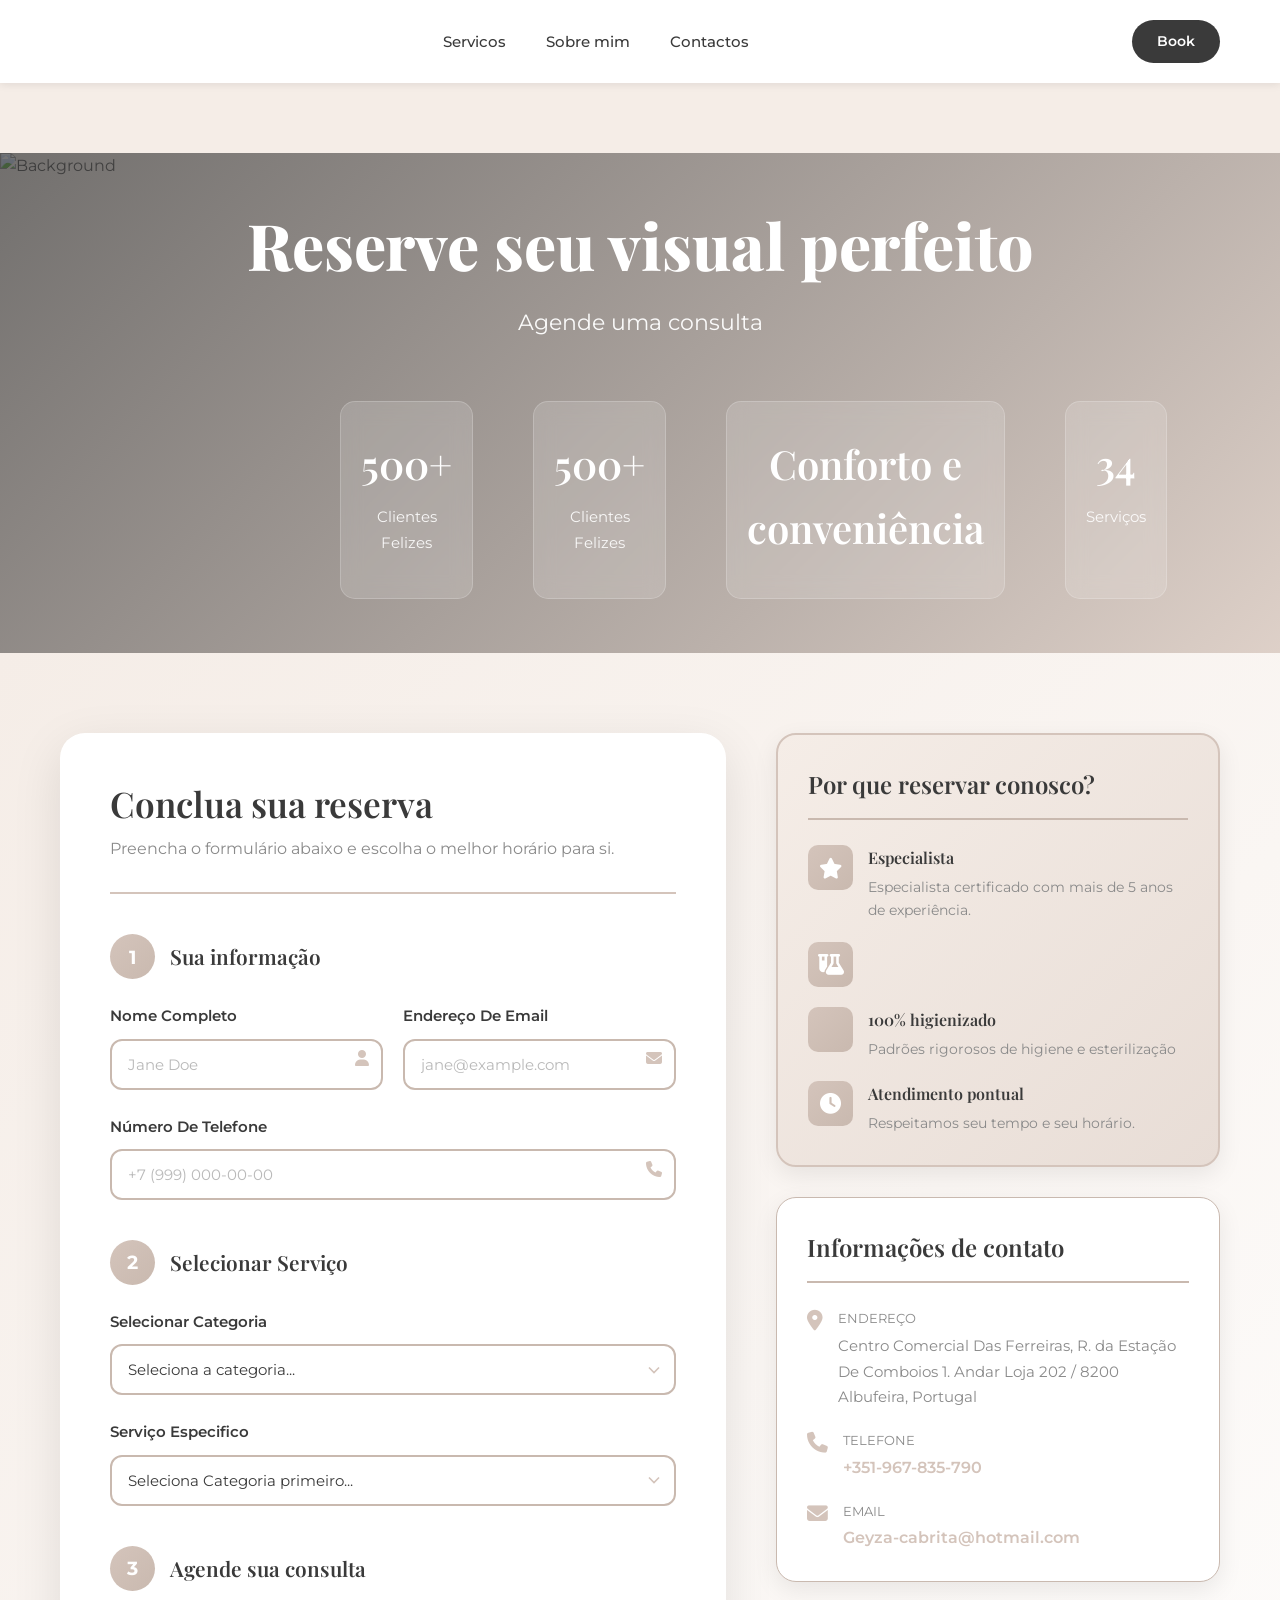
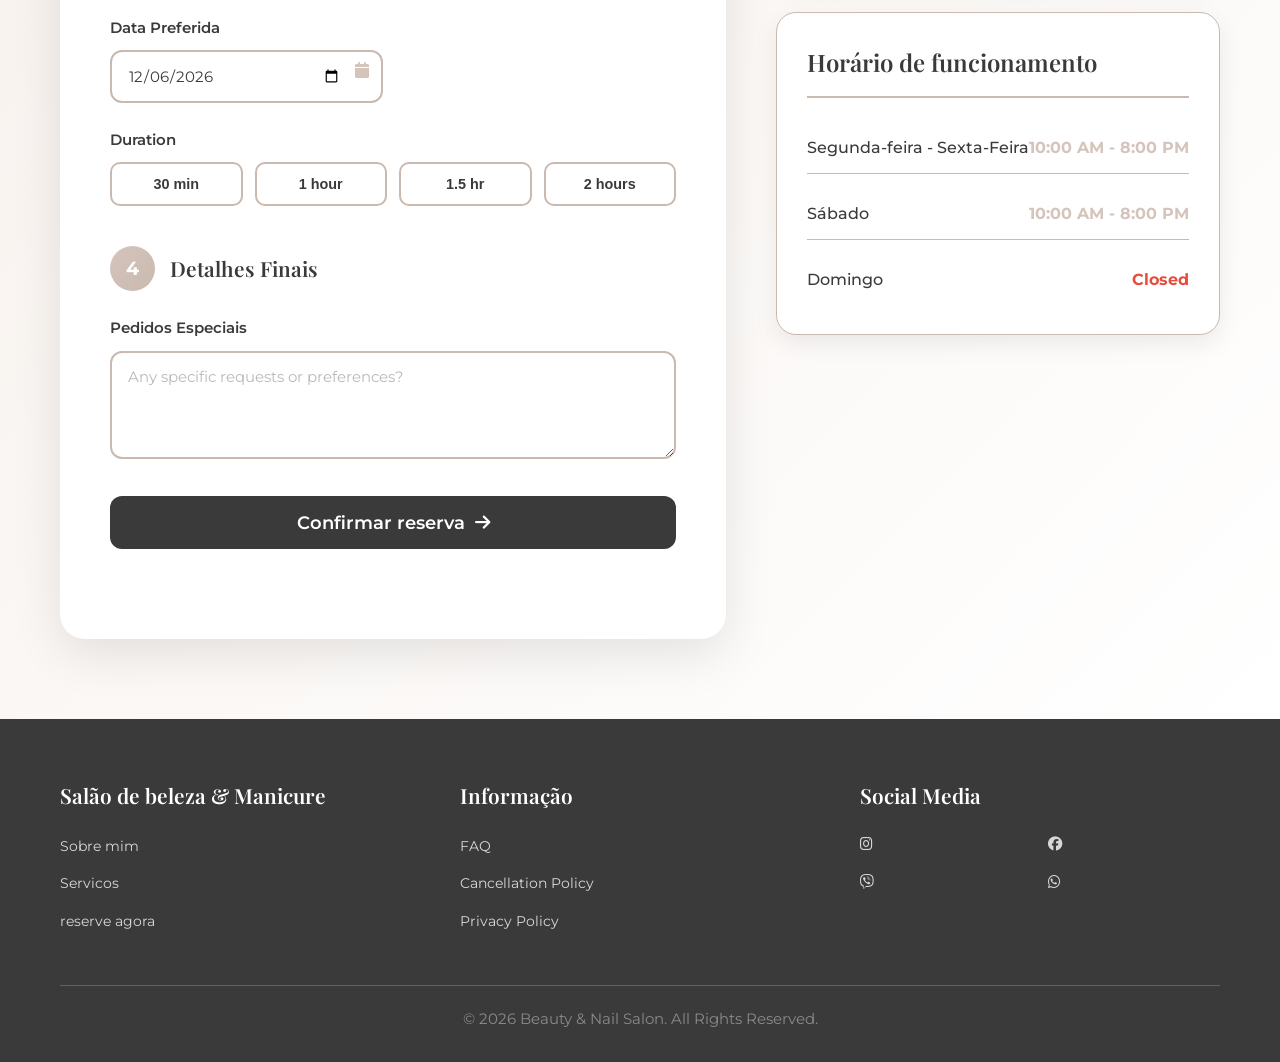
==== formulary.html @ 07524a7c "Update formulary.html" ====
<!DOCTYPE html>
<html lang="ru">
<head>
    <meta charset="UTF-8">
    <meta name="viewport" content="width=device-width, initial-scale=1.0">
    <title>Marque o Seu Atendimento</title>
    <link rel="stylesheet" href="styles.css">
    <link rel="stylesheet" href="index.html">
    <link rel="stylesheet" href="formulary.css">
    <link rel="stylesheet" href="https://cdnjs.cloudflare.com/ajax/libs/font-awesome/6.4.0/css/all.min.css">
    <link href="https://fonts.googleapis.com/css2?family=Playfair+Display:wght@400;500;600;700;800&family=Montserrat:wght@300;400;500;600;700&display=swap" rel="stylesheet">
</head>
<body>
    <!-- Navigation -->
    <nav class="navbar">
        <div class="container">
            <div class="logo">
            </div>
            <ul class="nav-menu">
                <li><a href="index.html#main-services">Servicos</a></li>
                <li><a href="index.html#about">Sobre mim</a></li>
                <li><a href="index.html#contact">Contactos</a></li>
            </ul>
            <a href="formulary.html" class="btn btn-nav">Book</a>
        </div>
    </nav>

    <!-- Hero Section with Background -->
    <section class="booking-hero">
        <div class="booking-hero-background">
            <img src="https://images.unsplash.com/photo-1607623814075-e51df1bdc82f?w=1200&h=600&fit=crop" alt="Background">
            <div class="booking-hero-overlay"></div>
        </div>
        
        <div class="booking-hero-content">
            <h1>Reserve seu visual perfeito</h1>
            <p>Agende uma consulta</p>
            <div class="hero-stats">
                <div class="stat">
                    <h3>500+</h3>
                    <p>Clientes Felizes</p>
                </div>
                <div class="hero-stats">
                <div class="stat">
                    <h3>500+</h3>
                    <p>Clientes Felizes</p>
                </div>
                <div class="stat">
                    <h3>Conforto e conveniência</h3>
                </div>
                <div class="stat">
                    <h3>34</h3>
                    <p>Serviços</p>
                </div>
            </div>
        </div>
    </section>

    <!-- Main Booking Section -->
    <section class="booking-main">
        <div class="container">
            <div class="booking-grid">
                
                <!-- Left Column - Form -->
                <div class="booking-form-column">
                    <div class="booking-form-container">
                        <div class="form-header">
                            <h2>Conclua sua reserva</h2>
                            <p>Preencha o formulário abaixo e escolha o melhor horário para si.</p>
                        </div>

                        <form id="bookingForm" class="booking-form-premium">
                            
                            <!-- Step 1: Personal Info -->
                            <div class="form-step" data-step="1">
                                <div class="step-header">
                                    <div class="step-number">1</div>
                                    <h3>Sua informação</h3>
                                </div>

                                <div class="form-row">
                                    <div class="form-group">
                                        <label for="fullName">Nome Completo</label>
                                        <input type="text" id="fullName" name="fullName" placeholder="Jane Doe" required>
                                        <span class="input-icon"><i class="fas fa-user"></i></span>
                                    </div>

                                    <div class="form-group">
                                        <label for="email">Endereço de Email</label>
                                        <input type="email" id="email" name="email" placeholder="jane@example.com" required>
                                        <span class="input-icon"><i class="fas fa-envelope"></i></span>
                                    </div>
                                </div>

                                <div class="form-group">
                                    <label for="phone">Número de Telefone</label>
                                    <input type="tel" id="phone" name="phone" placeholder="+7 (999) 000-00-00" required>
                                    <span class="input-icon"><i class="fas fa-phone"></i></span>
                                </div>
                            </div>

                            <!-- Step 2: Service Selection -->
                            <div class="form-step" data-step="2">
                                <div class="step-header">
                                    <div class="step-number">2</div>
                                    <h3>Selecionar Serviço</h3>
                                </div>

                                <div class="form-group">
                                    <label for="serviceCategory">Selecionar Categoria</label>
                                    <div class="custom-select">
                                        <select id="serviceCategory" name="serviceCategory" required>
                                            <option value="">Seleciona a categoria...</option>
                                            <option value="Nail Services">Serviços de Manicure</option>
                                            <option value="Pedicure Services">Serviços de Pedicure</option>
                                            <option value="Eyelash Services"> Serviços de Pestanas</option>
                                            <option value="Eyebrow Services">Serviços de sobrancelha</option>
                                            <option value="Hair Removal Services">Serviços de depilação</option>
                                            <option value="Makeup Services">Serviço de Maquilhagem</option>
                                        </select>
                                    </div>
                                </div>

                                <div class="form-group">
                                    <label for="service">Serviço Especifico</label>
                                    <div class="custom-select">
                                        <select id="service" name="service" required>
                                            <option value="">Seleciona Categoria primeiro...</option>
                                        </select>
                                    </div>
                                </div>

                                <div class="service-info-box" id="serviceInfo" style="display: none;">
                                    <p id="serviceDescription"></p>
                                </div>
                            </div>

                            <!-- Step 3: Date & Time -->
                            <div class="form-step" data-step="3">
                                <div class="step-header">
                                    <div class="step-number">3</div>
                                    <h3>Agende sua consulta</h3>
                                </div>

                                <div class="form-row">
                                    <div class="form-group">
                                        <label for="date">Data Preferida</label>
                                        <input type="date" id="date" name="date" required>
                                        <span class="input-icon"><i class="fas fa-calendar"></i></span>
                                    </div>
                                </div>

                                <div class="form-group">
                                    <label for="duration">Duration</label>
                                    <div class="duration-selector">
                                        <button type="button" class="duration-btn" data-duration="30">30 min</button>
                                        <button type="button" class="duration-btn" data-duration="60">1 hour</button>
                                        <button type="button" class="duration-btn" data-duration="90">1.5 hr</button>
                                        <button type="button" class="duration-btn" data-duration="120">2 hours</button>
                                    </div>
                                    <input type="hidden" id="duration" name="duration" required>
                                </div>
                            </div>

                            <!-- Step 4: Additional Info -->
                            <div class="form-step" data-step="4">
                                <div class="step-header">
                                    <div class="step-number">4</div>
                                    <h3>Detalhes Finais</h3>
                                </div>

                                <div class="form-group">
                                    <label for="notes">Pedidos Especiais</label>
                                    <textarea id="notes" name="notes" placeholder="Any specific requests or preferences?" rows="4"></textarea>
                                </div>
                                <button type="submit" class="btn btn-submit btn-primary">
                                    <span>Confirmar reserva</span>
                                    <i class="fas fa-arrow-right"></i>
                                </button>
                            </div>

                            <!-- Success Message -->
                            <div id="successMessage" class="success-card" style="display: none;">
                                <div class="success-icon">
                                    <i class="fas fa-check-circle"></i>
                                </div>
                                <h3>Reserva confirmada!</h3>
                                <p class="confirmation-details">
                                    Eu vou entrar em contato em breve para confirmar os detalhes do seu agendamento.
                                </p>
                                <button type="button" class="btn btn-secondary" onclick="location.href='index.html'">
                                    Back to Home
                                </button>
                            </div>
                        </form>
                    </div>
                </div>

                <!-- Right Column - Info & Benefits -->
                <div class="booking-info-column">
                    
                    <!-- Why Book With Us -->
                    <div class="info-card premium-card">
                        <h3>Por que reservar conosco?</h3>
                        <div class="benefits-list">
                            <div class="benefit-item">
                                <div class="benefit-icon">
                                    <i class="fas fa-star"></i>
                                </div>
                                <div class="benefit-text">
                                    <h4>Especialista</h4>
                                    <p>Especialista certificado com mais de 5 anos de experiência.</p>
                                </div>
                            </div>

                            <div class="benefit-item">
                                <div class="benefit-icon">
                                    <i class="fas fa-flask-vial"></i>
                                </div>
                            </div>

                            <div class="benefit-item">
                                <div class="benefit-icon">
                                    <i class="fas fa-shield-check"></i>
                                </div>
                                <div class="benefit-text">
                                    <h4>100% higienizado</h4>
                                    <p>Padrões rigorosos de higiene e esterilização</p>
                                </div>
                            </div>

                            <div class="benefit-item">
                                <div class="benefit-icon">
                                    <i class="fas fa-clock"></i>
                                </div>
                                <div class="benefit-text">
                                    <h4>Atendimento pontual</h4>
                                    <p>Respeitamos seu tempo e seu horário.</p>
                                </div>
                            </div>
                        </div>
                    </div>

                    <!-- Salon Info -->
                    <div class="info-card">
                        <h3>Informações de contato</h3>
                        <div class="salon-info">
                            <div class="info-block">
                                <i class="fas fa-map-marker-alt"></i>
                                <div>
                                    <p class="label">Endereço</p>
                                    <p>Centro Comercial Das Ferreiras, R. da Estação De Comboios 1. Andar Loja 202 / 8200 Albufeira, Portugal</p>
                                </div>
                            </div>

                            <div class="info-block">
                                <i class="fas fa-phone"></i>
                                <div>
                                    <p class="label">Telefone</p>
                                    <a href="tel:+79991234567">+351-967-835-790</a>
                                </div>
                            </div>

                            <div class="info-block">
                                <i class="fas fa-envelope"></i>
                                <div>
                                    <p class="label">Email</p>
                                    <a href="mailto:bookings@beautystudio.ru">Geyza-cabrita@hotmail.com</a>
                                </div>
                            </div>
                        </div>
                    </div>

                    <!-- Hours -->
                    <div class="info-card">
                        <h3>Horário de funcionamento</h3>
                        <div class="hours-list">
                            <div class="hour-item">
                                <span>Segunda-feira - Sexta-Feira </span>
                                <strong>10:00 AM - 8:00 PM</strong>
                            </div>
                            <div class="hour-item">
                                <span>Sábado</span>
                                <strong>10:00 AM - 8:00 PM</strong>
                            </div>
                            <div class="hour-item closed">
                                <span>Domingo</span>
                                <strong>Closed</strong>
                            </div>
                        </div>
                    </div>
                </div>
            </div>
        </div>
    </section>

    <!-- Footer -->
    <footer class="footer">
        <div class="container">
            <div class="footer-content">
                <div class="footer-section">
                    <h4>Salão de beleza & Manicure</h4>
                    <ul>
                        <li><a href="index.html#about">Sobre mim</a></li>
                        <li><a href="index.html#main-services">Servicos</a></li>
                        <li><a href="formulary.html">reserve agora</a></li>
                    </ul>
                </div>
                <div class="footer-section">
                    <h4>Informação</h4>
                    <ul>
                        <li><a href="#">FAQ</a></li>
                        <li><a href="#">Cancellation Policy</a></li>
                        <li><a href="#">Privacy Policy</a></li>
                    </ul>
                </div>
                <div class="footer-section">
                    <h4>Social Media</h4>
                    <div class="social-links">
                        <a href="#"><i class="fab fa-instagram"></i></a>
                        <a href="#"><i class="fab fa-facebook"></i></a>
                        <a href="#"><i class="fab fa-viber"></i></a>
                        <a href="#"><i class="fab fa-whatsapp"></i></a>
                    </div>
                </div>
            </div>
            <div class="footer-bottom">
                <p>&copy; 2026 Beauty & Nail Salon. All Rights Reserved.</p>
            </div>
        </div>
    </footer>

    <script src="formulary.js"></script>
</body>
</html>
---- styles.css ----
/* ==================== VARIABLES ==================== */
:root {
    --primary-color: #f5ede7;
    --secondary-color: #e8ddd6;
    --accent-pink: #d4c4bb;
    --accent-beige: #c9b9af;
    --dark-text: #3a3a3a;
    --light-text: #8a8a8a;
    --white: #ffffff;
    --shadow: 0 2px 8px rgba(0, 0, 0, 0.08);
    --shadow-lg: 0 8px 20px rgba(0, 0, 0, 0.12);
}

* {
    margin: 0;
    padding: 0;
    box-sizing: border-box;
}

body {
    font-family: 'Montserrat', sans-serif;
    background-color: var(--primary-color);
    color: var(--dark-text);
    line-height: 1.6;
}

.container {
    max-width: 1200px;
    margin: 0 auto;
    padding: 0 20px;
}

/* ==================== TYPOGRAPHY ==================== */
h1, h2, h3, h4, h5, h6 {
    font-family: 'Playfair Display', serif;
    font-weight: 600;
    color: var(--dark-text);
}

h2 {
    font-size: 3.2rem;
    line-height: 1.2;
    margin-bottom: 30px;
}

h3 {
    font-size: 2rem;
}

h4 {
    font-size: 1.3rem;
    margin-bottom: 10px;
}

p {
    color: var(--light-text);
    font-size: 0.95rem;
    line-height: 1.7;
}

.section-label {
    font-size: 0.85rem;
    font-family: 'Montserrat', sans-serif;
    text-transform: uppercase;
    letter-spacing: 2px;
    color: var(--light-text);
    margin-bottom: 15px;
    font-weight: 600;
}

.highlight {
    color: var(--accent-pink);
    font-style: italic;
}

/* ==================== BUTTONS ==================== */
.btn {
    padding: 12px 30px;
    border: none;
    border-radius: 25px;
    font-family: 'Montserrat', sans-serif;
    font-size: 0.95rem;
    font-weight: 600;
    cursor: pointer;
    transition: all 0.3s ease;
    display: inline-block;
    text-decoration: none;
}

.btn-primary {
    background-color: #3a3a3a;
    color: var(--white);
}

.btn-primary:hover {
    background-color: var(--accent-pink);
    color: var(--dark-text);
    transform: translateY(-2px);
}

.btn-secondary {
    background-color: transparent;
    color: var(--dark-text);
    border: 1.5px solid var(--dark-text);
}

.btn-secondary:hover {
    background-color: var(--dark-text);
    color: var(--white);
}

.btn-nav {
    background-color: #3a3a3a;
    color: var(--white);
    padding: 10px 25px;
    font-size: 0.9rem;
}

.btn-book {
    width: 100%;
    padding: 15px;
    margin-top: 20px;
    font-size: 1rem;
}

/* ==================== NAVBAR ==================== */
.navbar {
    background-color: var(--white);
    padding: 20px 0;
    box-shadow: var(--shadow);
    position: sticky;
    top: 0;
    z-index: 100;
}

.navbar .container {
    display: flex;
    justify-content: space-between;
    align-items: center;
}

.logo {
    display: flex;
    align-items: center;
    gap: 12px;
    text-decoration: none;
}

.logo-icon {
    font-size: 1.8rem;
}

.logo h1 {
    font-size: 1.4rem;
    margin: 0;
    font-weight: 600;
}

.nav-menu {
    display: flex;
    list-style: none;
    gap: 40px;
    flex: 1;
    justify-content: center;
}

.nav-menu a {
    text-decoration: none;
    color: var(--dark-text);
    font-weight: 500;
    font-size: 0.95rem;
    transition: color 0.3s ease;
}

.nav-menu a:hover {
    color: var(--accent-pink);
}

/* ==================== HERO SECTION ==================== */
.hero {
    padding: 80px 0;
    background: linear-gradient(135deg, var(--primary-color), var(--white));
}

.hero-container {
    display: grid;
    grid-template-columns: 1fr 1fr;
    gap: 60px;
    align-items: center;
}

.hero-content h2 {
    font-size: 3.5rem;
    line-height: 1.3;
    margin-bottom: 20px;
}

.hero-content p {
    font-size: 1rem;
    margin-bottom: 30px;
}

.hero-image {
    position: relative;
    border-radius: 20px;
    overflow: hidden;
    box-shadow: var(--shadow-lg);
}

.hero-image img {
    width: 100%;
    height: 500px;
    object-fit: cover;
    display: block;
}

/* ==================== MAIN SERVICES SECTION ==================== */
.main-services {
    padding: 100px 0;
    background-color: var(--white);
}

.main-services h2 {
    text-align: center;
    margin-bottom: 60px;
}

.services-categories {
    display: grid;
    gap: 20px;
}

/* Service Category Accordion */
.service-category {
    border: 1px solid var(--accent-beige);
    border-radius: 15px;
    overflow: hidden;
    background-color: var(--white);
    box-shadow: var(--shadow);
    transition: all 0.3s ease;
}

.category-header {
    width: 100%;
    padding: 25px 30px;
    background: linear-gradient(135deg, var(--primary-color), var(--white));
    border: none;
    cursor: pointer;
    display: flex;
    justify-content: space-between;
    align-items: center;
    transition: all 0.3s ease;
    font-family: 'Montserrat', sans-serif;
    gap: 20px;
}

.category-header:hover {
    background: linear-gradient(135deg, var(--secondary-color), var(--primary-color));
    box-shadow: var(--shadow-lg);
}

.category-image-header {
    width: 80px;
    height: 80px;
    border-radius: 12px;
    overflow: hidden;
    flex-shrink: 0;
}

.category-image-header img {
    width: 100%;
    height: 100%;
    object-fit: cover;
}

.category-info {
    flex: 1;
    text-align: left;
}

.category-info h3 {
    font-size: 1.5rem;
    margin: 0 0 5px 0;
    color: var(--dark-text);
}

.category-info p {
    margin: 0;
    font-size: 0.85rem;
    color: var(--light-text);
}

.toggle-icon {
    font-size: 1.5rem;
    color: var(--dark-text);
    transition: transform 0.3s ease;
    font-weight: bold;
    flex-shrink: 0;
}

.service-category.active .toggle-icon {
    transform: rotate(45deg);
}

.category-content {
    max-height: 0;
    overflow: hidden;
    transition: max-height 0.3s ease;
    background-color: var(--white);
}

.service-category.active .category-content {
    max-height: 2500px;
}

.services-list {
    padding: 0 30px;
    display: grid;
    gap: 25px;
    padding-top: 30px;
    border-top: 1px solid var(--accent-beige);
}

.service-item {
    padding: 15px;
    background-color: var(--primary-color);
    border-radius: 10px;
    transition: all 0.3s ease;
}

.service-item:hover {
    background-color: var(--accent-pink);
    transform: translateX(5px);
}

.service-title {
    display: flex;
    justify-content: space-between;
    align-items: center;
    margin-bottom: 10px;
}

.service-title h4 {
    font-size: 1.1rem;
    margin: 0;
    color: var(--dark-text);
}

.price {
    background-color: var(--dark-text);
    color: var(--white);
    padding: 5px 15px;
    border-radius: 20px;
    font-size: 0.85rem;
    font-weight: 600;
    white-space: nowrap;
}

.service-description {
    font-size: 0.9rem;
    color: var(--light-text);
    margin: 0;
}

.category-content .btn-book {
    margin: 30px 30px 30px 0;
}

/* ==================== ABOUT SECTION ==================== */
.about {
    padding: 100px 0;
    background: linear-gradient(135deg, var(--primary-color), var(--secondary-color));
}

.about h2 {
    text-align: center;
    margin-bottom: 60px;
}

.about-content {
    display: grid;
    grid-template-columns: 1fr 1fr;
    gap: 60px;
    margin-bottom: 60px;
    align-items: center;
}

.about-text h4 {
    font-size: 1.4rem;
    margin-bottom: 15px;
}

.about-images {
    display: grid;
    grid-template-columns: 1fr 1fr;
    gap: 20px;
}

.about-images img {
    width: 100%;
    height: auto;
    border-radius: 15px;
    box-shadow: var(--shadow);
}

/* ==================== TEAM SECTION ==================== */
.team {
    padding: 100px 0;
    background-color: var(--white);
}

.team h2 {
    text-align: center;
    margin-bottom: 60px;
}

.team-carousel {
    display: grid;
    grid-template-columns: repeat(auto-fit, minmax(100px, 1fr));
    gap: 20px;
    max-width: 600px;
    margin: 0 auto;
}

.team-member {
    width: 100px;
    height: 100px;
    border-radius: 50%;
    overflow: hidden;
    box-shadow: var(--shadow);
    transition: all 0.3s ease;
}

.team-member:hover {
    transform: scale(1.1);
    box-shadow: var(--shadow-lg);
}

.team-member img {
    width: 100%;
    height: 100%;
    object-fit: cover;
}

/* ==================== CTA SECTION ==================== */
.cta {
    padding: 100px 0;
    background: linear-gradient(135deg, var(--accent-pink), var(--secondary-color));
    text-align: center;
}

.cta h2 {
    font-size: 2.8rem;
    line-height: 1.4;
    margin-bottom: 40px;
    color: var(--dark-text);
}

/* ==================== FOOTER ==================== */
.footer {
    background-color: #3a3a3a;
    color: var(--white);
    padding: 60px 0 30px;
}

.footer-content {
    display: grid;
    grid-template-columns: repeat(auto-fit, minmax(250px, 1fr));
    gap: 40px;
    margin-bottom: 40px;
}

.footer-section h4 {
    color: var(--white);
    margin-bottom: 20px;
}

.footer-section ul {
    list-style: none;
}

.footer-section ul li {
    margin-bottom: 12px;
}

.footer-section a {
    color: rgba(255, 255, 255, 0.8);
    text-decoration: none;
    transition: color 0.3s ease;
    font-size: 0.9rem;
}

.footer-section a:hover {
    color: var(--white);
}

.footer-section p {
    color: rgba(255, 255, 255, 0.8);
    font-size: 0.9rem;
    margin-bottom: 8px;
}

.footer-bottom {
    text-align: center;
    padding-top: 20px;
    border-top: 1px solid rgba(255, 255, 255, 0.2);
    color: rgba(255, 255, 255, 0.6);
    font-size: 0.85rem;
}

/* ==================== RESPONSIVE DESIGN ==================== */
@media (max-width: 768px) {
    .hero-container {
        grid-template-columns: 1fr;
    }

    .hero-content h2 {
        font-size: 2.5rem;
    }

    .hero-image img {
        height: 400px;
    }

    .about-content {
        grid-template-columns: 1fr;
    }

    h2 {
        font-size: 2.2rem;
    }

    .nav-menu {
        gap: 20px;
    }

    .category-header {
        padding: 20px 15px;
        flex-wrap: wrap;
    }

    .category-image-header {
        width: 60px;
        height: 60px;
    }

    .category-info h3 {
        font-size: 1.2rem;
    }

    .category-info p {
        font-size: 0.8rem;
    }

    .service-title {
        flex-direction: column;
        align-items: flex-start;
        gap: 10px;
    }
}

@media (max-width: 480px) {
    .hero-content h2 {
        font-size: 2rem;
    }

    .btn {
        padding: 10px 20px;
        font-size: 0.85rem;
    }

    .nav-menu {
        gap: 10px;
        font-size: 0.85rem;
    }

    .team-carousel {
        grid-template-columns: repeat(4, 1fr);
    }

    .team-member {
        width: 80px;
        height: 80px;
    }

    .cta h2 {
        font-size: 1.8rem;
    }

    .services-list {
        padding: 0 15px;
    }

    .category-header {
        gap: 10px;
        padding: 15px 10px;
    }

    .category-image-header {
        width: 50px;
        height: 50px;
    }
}
/* ==================== CONTACTS SLIDE ==================== */
.contacts-slide {
    padding: 100px 0;
    background: linear-gradient(135deg, var(--primary-color), var(--secondary-color));
}

.contacts-grid {
    display: grid;
    grid-template-columns: repeat(auto-fit, minmax(300px, 1fr));
    gap: 40px;
}

.contact-card {
    background: var(--white);
    padding: 40px;
    border-radius: 20px;
    box-shadow: 0 8px 25px rgba(0, 0, 0, 0.08);
    transition: all 0.3s ease;
    border: 1px solid var(--accent-beige);
}

.contact-card:hover {
    transform: translateY(-10px);
    box-shadow: 0 15px 40px rgba(0, 0, 0, 0.12);
}

.contact-card h3 {
    font-size: 1.8rem;
    margin-bottom: 10px;
    color: var(--dark-text);
}

.contact-card p {
    color: var(--light-text);
    margin-bottom: 30px;
    font-size: 0.95rem;
}

/* Social Card */
.social-card {
    background: linear-gradient(135deg, var(--white), var(--primary-color));
}

.social-links {
    display: grid;
    grid-template-columns: repeat(2, 1fr);
    gap: 15px;
}

.social-link {
    display: flex;
    flex-direction: column;
    align-items: center;
    justify-content: center;
    padding: 25px;
    border-radius: 15px;
    text-decoration: none;
    transition: all 0.3s ease;
    color: var(--white);
    font-weight: 600;
    text-align: center;
    font-size: 0.9rem;
}

.social-link i {
    font-size: 2.5rem;
    margin-bottom: 10px;
}

.social-link:hover {
    transform: scale(1.05);
}

.social-link.facebook {
    background: linear-gradient(135deg, #1877f2, #0a66c2);
}

.social-link.facebook:hover {
    box-shadow: 0 10px 25px rgba(24, 119, 242, 0.4);
}

.social-link.instagram {
    background: linear-gradient(135deg, #e4405f, #fd1d1d);
}

.social-link.instagram:hover {
    box-shadow: 0 10px 25px rgba(228, 64, 95, 0.4);
}

.social-link.whatsapp {
    background: linear-gradient(135deg, #25d366, #128c7e);
}

.social-link.whatsapp:hover {
    box-shadow: 0 10px 25px rgba(37, 211, 102, 0.4);
}

.social-link.telegram {
    background: linear-gradient(135deg, #0088cc, #0066aa);
}

.social-link.telegram:hover {
    box-shadow: 0 10px 25px rgba(0, 136, 204, 0.4);
}

/* Phone Card */
.phone-card {
    background: linear-gradient(135deg, var(--white), rgba(212, 196, 187, 0.2));
}

.phone-block {
    margin-bottom: 30px;
}

.phone-item {
    display: flex;
    gap: 20px;
    align-items: flex-start;
    padding: 25px;
    background: linear-gradient(135deg, var(--primary-color), var(--secondary-color));
    border-radius: 15px;
    margin-bottom: 20px;
}

.phone-item i {
    font-size: 2rem;
    color: var(--accent-pink);
    margin-top: 5px;
}

.phone-label {
    font-size: 0.85rem;
    text-transform: uppercase;
    color: var(--light-text);
    margin-bottom: 5px;
}

.phone-number {
    font-size: 1.4rem;
    font-weight: 700;
    color: var(--dark-text);
    text-decoration: none;
    transition: color 0.3s ease;
    display: block;
}

.phone-number:hover {
    color: var(--accent-pink);
}

.phone-hours {
    background: var(--primary-color);
    padding: 20px;
    border-radius: 12px;
    border-left: 4px solid var(--accent-pink);
}

.phone-hours p {
    margin-bottom: 8px;
    font-size: 0.9rem;
}

.phone-hours p:last-child {
    margin-bottom: 0;
}

/* Address Card */
.address-card {
    background: linear-gradient(135deg, var(--white), rgba(212, 196, 187, 0.15));
}

.address-block {
    display: flex;
    gap: 20px;
    align-items: flex-start;
    padding: 25px;
    background: linear-gradient(135deg, var(--primary-color), var(--secondary-color));
    border-radius: 15px;
    margin-bottom: 30px;
}

.address-block i {
    font-size: 2rem;
    color: var(--accent-pink);
    margin-top: 5px;
}

.address-text {
    font-size: 1.2rem;
    font-weight: 700;
    color: var(--dark-text);
    margin-bottom: 5px;
}

.address-details {
    font-size: 0.9rem;
    color: var(--light-text);
    margin: 0;
}

.contact-card .btn {
    width: 100%;
    text-align: center;
    margin-top: 20px;
}

/* Responsive */
@media (max-width: 768px) {
    .contacts-slide {
        padding: 60px 0;
    }

    .contacts-grid {
        grid-template-columns: 1fr;
        gap: 30px;
    }

    .contact-card {
        padding: 30px 20px;
    }

    .social-links {
        grid-template-columns: 1fr;
    }

    .social-link i {
        font-size: 2rem;
    }

    .phone-number {
        font-size: 1.2rem;
    }

    .address-text {
        font-size: 1rem;
    }
}

@media (max-width: 480px) {
    .contact-card h3 {
        font-size: 1.4rem;
    }

    .social-links {
        grid-template-columns: 1fr;
    }

    .phone-item {
        padding: 15px;
    }

    .address-block {
        padding: 15px;
    }
}
---- formulary.css ----
/* ==================== BOOKING PAGE PREMIUM STYLES ==================== */

/* Hero Section */
.booking-hero {
    position: relative;
    min-height: 500px;
    display: flex;
    align-items: center;
    justify-content: center;
    overflow: hidden;
    margin-top: 70px;
}

.booking-hero-background {
    position: absolute;
    top: 0;
    left: 0;
    right: 0;
    bottom: 0;
}

.booking-hero-background img {
    width: 100%;
    height: 100%;
    object-fit: cover;
}

.booking-hero-overlay {
    position: absolute;
    top: 0;
    left: 0;
    right: 0;
    bottom: 0;
    background: linear-gradient(135deg, rgba(58, 58, 58, 0.7), rgba(212, 196, 187, 0.7));
}

.booking-hero-content {
    position: relative;
    z-index: 2;
    text-align: center;
    color: var(--white);
    animation: fadeInDown 0.8s ease;
}

.booking-hero-content h1 {
    font-size: 4rem;
    font-family: 'Playfair Display', serif;
    font-weight: 800;
    line-height: 1.2;
    margin-bottom: 20px;
    color: var(--white);
}

.booking-hero-content p {
    font-size: 1.4rem;
    margin-bottom: 60px;
    color: rgba(255, 255, 255, 0.95);
}

.hero-stats {
    display: grid;
    grid-template-columns: repeat(3, 1fr);
    gap: 60px;
    max-width: 600px;
    margin: 0 auto;
}

.stat {
    background: rgba(255, 255, 255, 0.15);
    backdrop-filter: blur(10px);
    padding: 30px 20px;
    border-radius: 15px;
    border: 1px solid rgba(255, 255, 255, 0.2);
}

.stat h3 {
    font-size: 2.5rem;
    color: var(--white);
    margin-bottom: 8px;
}

.stat p {
    font-size: 0.95rem;
    color: rgba(255, 255, 255, 0.9);
    margin: 0;
}

/* Main Booking Section */
.booking-main {
    padding: 80px 0;
    background: linear-gradient(135deg, var(--primary-color), var(--white));
}

.booking-grid {
    display: grid;
    grid-template-columns: 1.5fr 1fr;
    gap: 50px;
    align-items: start;
}

/* Form Container */
.booking-form-container {
    background: var(--white);
    border-radius: 25px;
    padding: 50px;
    box-shadow: 0 15px 50px rgba(0, 0, 0, 0.1);
    position: sticky;
    top: 100px;
}

.form-header {
    margin-bottom: 40px;
    padding-bottom: 30px;
    border-bottom: 2px solid var(--accent-pink);
}

.form-header h2 {
    font-size: 2.2rem;
    margin-bottom: 10px;
    color: var(--dark-text);
}

.form-header p {
    color: var(--light-text);
    font-size: 1rem;
}

/* Form Steps */
.form-step {
    margin-bottom: 40px;
    opacity: 1;
    transition: all 0.3s ease;
}

.step-header {
    display: flex;
    align-items: center;
    gap: 15px;
    margin-bottom: 25px;
}

.step-number {
    width: 45px;
    height: 45px;
    background: linear-gradient(135deg, var(--accent-pink), var(--accent-beige));
    color: var(--white);
    border-radius: 50%;
    display: flex;
    align-items: center;
    justify-content: center;
    font-weight: 700;
    font-size: 1.2rem;
    flex-shrink: 0;
}

.step-header h3 {
    font-size: 1.3rem;
    margin: 0;
    color: var(--dark-text);
}

/* Form Row */
.form-row {
    display: grid;
    grid-template-columns: 1fr 1fr;
    gap: 20px;
}

/* Form Groups */
.form-group {
    margin-bottom: 25px;
    position: relative;
}

.form-group label {
    display: block;
    margin-bottom: 10px;
    font-weight: 600;
    color: var(--dark-text);
    font-size: 0.95rem;
    text-transform: capitalize;
}

.form-group input,
.form-group textarea {
    width: 100%;
    padding: 14px 16px;
    padding-right: 40px;
    border: 2px solid var(--accent-beige);
    border-radius: 12px;
    font-family: 'Montserrat', sans-serif;
    font-size: 0.95rem;
    color: var(--dark-text);
    background-color: var(--white);
    transition: all 0.3s ease;
}

.form-group input::placeholder,
.form-group textarea::placeholder {
    color: rgba(138, 138, 138, 0.6);
}

.form-group input:focus,
.form-group textarea:focus {
    outline: none;
    border-color: var(--accent-pink);
    box-shadow: 0 0 0 4px rgba(212, 196, 187, 0.2);
    background-color: rgba(245, 237, 231, 0.5);
}

.form-group textarea {
    padding-right: 16px;
    resize: vertical;
    min-height: 100px;
}

.input-icon {
    position: absolute;
    right: 14px;
    top: 42px;
    color: var(--accent-pink);
    font-size: 1rem;
    pointer-events: none;
}

/* Custom Select */
.custom-select {
    position: relative;
}

.custom-select select {
    width: 100%;
    padding: 14px 16px;
    border: 2px solid var(--accent-beige);
    border-radius: 12px;
    font-family: 'Montserrat', sans-serif;
    font-size: 0.95rem;
    color: var(--dark-text);
    background-color: var(--white);
    background-image: url("data:image/svg+xml;charset=UTF-8,%3csvg xmlns='http://www.w3.org/2000/svg' viewBox='0 0 24 24' fill='none' stroke='%23d4c4bb' stroke-width='2'%3e%3cpolyline points='6 9 12 15 18 9'%3e%3c/polyline%3e%3c/svg%3e");
    background-repeat: no-repeat;
    background-position: right 10px center;
    background-size: 20px;
    appearance: none;
    padding-right: 40px;
    cursor: pointer;
    transition: all 0.3s ease;
}

.custom-select select:focus {
    outline: none;
    border-color: var(--accent-pink);
    box-shadow: 0 0 0 4px rgba(212, 196, 187, 0.2);
}

/* Duration Selector */
.duration-selector {
    display: grid;
    grid-template-columns: repeat(4, 1fr);
    gap: 12px;
}

.duration-btn {
    padding: 12px;
    border: 2px solid var(--accent-beige);
    background-color: var(--white);
    border-radius: 10px;
    font-weight: 600;
    color: var(--dark-text);
    cursor: pointer;
    transition: all 0.3s ease;
    font-size: 0.9rem;
}

.duration-btn:hover {
    border-color: var(--accent-pink);
    background-color: rgba(212, 196, 187, 0.1);
}

.duration-btn.active {
    background-color: var(--accent-pink);
    color: var(--white);
    border-color: var(--accent-pink);
}

/* Checkbox Group */
.checkbox-group {
    display: flex;
    align-items: flex-start;
    gap: 12px;
}

.checkbox-group input[type="checkbox"] {
    width: 20px;
    height: 20px;
    margin-top: 3px;
    cursor: pointer;
    accent-color: var(--accent-pink);
}

.checkbox-group label {
    margin-bottom: 0;
    cursor: pointer;
    padding-top: 2px;
}

/* Service Info Box */
.service-info-box {
    background: linear-gradient(135deg, var(--primary-color), rgba(212, 196, 187, 0.2));
    padding: 15px 20px;
    border-radius: 10px;
    border-left: 4px solid var(--accent-pink);
    margin-top: 15px;
}

.service-info-box p {
    margin: 0;
    font-size: 0.9rem;
    color: var(--dark-text);
}

/* Submit Button */
.btn-submit {
    width: 100%;
    padding: 16px;
    font-size: 1.1rem;
    display: flex;
    align-items: center;
    justify-content: center;
    gap: 10px;
    margin-top: 30px;
    border-radius: 12px;
    transition: all 0.3s ease;
}

.btn-submit:hover {
    transform: translateY(-3px);
    box-shadow: 0 10px 30px rgba(58, 58, 58, 0.2);
}

/* Success Card */
.success-card {
    text-align: center;
    padding: 50px 40px;
    background: linear-gradient(135deg, var(--primary-color), var(--secondary-color));
    border-radius: 20px;
    animation: slideUp 0.5s ease;
}

.success-icon {
    font-size: 4rem;
    color: #27ae60;
    margin-bottom: 20px;
}

.success-card h3 {
    font-size: 2rem;
    color: var(--dark-text);
    margin-bottom: 15px;
}

.success-card p {
    font-size: 1rem;
    color: var(--light-text);
    margin-bottom: 10px;
}

.confirmation-details {
    background: var(--white);
    padding: 15px 20px;
    border-radius: 10px;
    margin-bottom: 25px !important;
}

/* Right Column - Info */
.booking-info-column {
    display: grid;
    gap: 30px;
}

.info-card {
    background: var(--white);
    border-radius: 20px;
    padding: 30px;
    box-shadow: 0 8px 25px rgba(0, 0, 0, 0.08);
    border: 1px solid var(--accent-beige);
    transition: all 0.3s ease;
}

.info-card:hover {
    box-shadow: 0 12px 35px rgba(0, 0, 0, 0.12);
    transform: translateY(-5px);
}

.premium-card {
    background: linear-gradient(135deg, var(--primary-color), var(--secondary-color));
    border: 2px solid var(--accent-pink);
}

.info-card h3 {
    font-size: 1.5rem;
    margin-bottom: 25px;
    color: var(--dark-text);
    padding-bottom: 15px;
    border-bottom: 2px solid var(--accent-beige);
}

/* Benefits List */
.benefits-list {
    display: grid;
    gap: 20px;
}

.benefit-item {
    display: flex;
    gap: 15px;
    align-items: flex-start;
}

.benefit-icon {
    width: 45px;
    height: 45px;
    background: linear-gradient(135deg, var(--accent-pink), var(--accent-beige));
    border-radius: 10px;
    display: flex;
    align-items: center;
    justify-content: center;
    color: var(--white);
    font-size: 1.3rem;
    flex-shrink: 0;
}

.benefit-text h4 {
    font-size: 1rem;
    margin-bottom: 5px;
    color: var(--dark-text);
}

.benefit-text p {
    font-size: 0.85rem;
    color: var(--light-text);
    margin: 0;
}

/* Salon Info */
.salon-info {
    display: grid;
    gap: 20px;
}

.info-block {
    display: flex;
    gap: 15px;
    align-items: flex-start;
}

.info-block i {
    font-size: 1.3rem;
    color: var(--accent-pink);
    margin-top: 2px;
}

.info-block .label {
    font-size: 0.8rem;
    text-transform: uppercase;
    color: var(--light-text);
    margin-bottom: 3px;
}

.info-block p {
    margin: 0;
    font-size: 0.95rem;
}

.info-block a {
    color: var(--accent-pink);
    text-decoration: none;
    font-weight: 600;
    transition: color 0.3s ease;
}

.info-block a:hover {
    color: var(--dark-text);
}

/* Hours List */
.hours-list {
    display: grid;
    gap: 15px;
}

.hour-item {
    display: flex;
    justify-content: space-between;
    align-items: center;
    padding: 12px 0;
    border-bottom: 1px solid var(--accent-beige);
}

.hour-item:last-child {
    border-bottom: none;
}

.hour-item span {
    font-weight: 500;
    color: var(--dark-text);
}

.hour-item strong {
    color: var(--accent-pink);
    font-weight: 700;
}

.hour-item.closed strong {
    color: #e74c3c;
}

/* Testimonial */
.testimonial {
    padding: 20px;
    background: linear-gradient(135deg, var(--primary-color), rgba(212, 196, 187, 0.3));
    border-radius: 12px;
}

.stars {
    color: #f39c12;
    font-size: 1rem;
    margin-bottom: 10px;
}

.testimonial p {
    margin-bottom: 8px;
    font-style: italic;
}

.testimonial-author {
    font-weight: 600;
    color: var(--dark-text) !important;
    font-style: normal;
}

/* Animations */
@keyframes fadeInDown {
    from {
        opacity: 0;
        transform: translateY(-30px);
    }
    to {
        opacity: 1;
        transform: translateY(0);
    }
}

@keyframes slideUp {
    from {
        opacity: 0;
        transform: translateY(30px);
    }
    to {
        opacity: 1;
        transform: translateY(0);
    }
}

/* Responsive */
@media (max-width: 1024px) {
    .booking-grid {
        grid-template-columns: 1fr;
    }

    .booking-form-container {
        position: static;
    }

    .booking-hero-content h1 {
        font-size: 3rem;
    }

    .form-row {
        grid-template-columns: 1fr;
    }

    .duration-selector {
        grid-template-columns: repeat(2, 1fr);
    }
}

@media (max-width: 768px) {
    .booking-hero {
        min-height: 400px;
        margin-top: 70px;
    }

    .booking-hero-content h1 {
        font-size: 2.2rem;
    }

    .booking-hero-content p {
        font-size: 1.1rem;
    }

    .hero-stats {
        grid-template-columns: 1fr;
        gap: 20px;
    }

    .booking-form-container {
        padding: 30px 20px;
    }

    .booking-main {
        padding: 60px 0;
    }

    .booking-grid {
        gap: 30px;
    }

    .booking-info-column {
        order: -1;
    }

    .form-header h2 {
        font-size: 1.8rem;
    }

    .duration-selector {
        grid-template-columns: repeat(2, 1fr);
    }
}

@media (max-width: 480px) {
    .booking-hero-content h1 {
        font-size: 1.8rem;
    }

    .booking-form-container {
        padding: 20px 15px;
    }

    .form-header {
        padding-bottom: 20px;
        margin-bottom: 25px;
    }

    .form-header h2 {
        font-size: 1.5rem;
    }

    .info-card {
        padding: 20px;
    }

    .duration-selector {
        grid-template-columns: 1fr;
    }

    .step-header {
        gap: 10px;
    }

    .step-number {
        width: 35px;
        height: 35px;
        font-size: 1rem;
    }

    .step-header h3 {
        font-size: 1.1rem;
    }
}
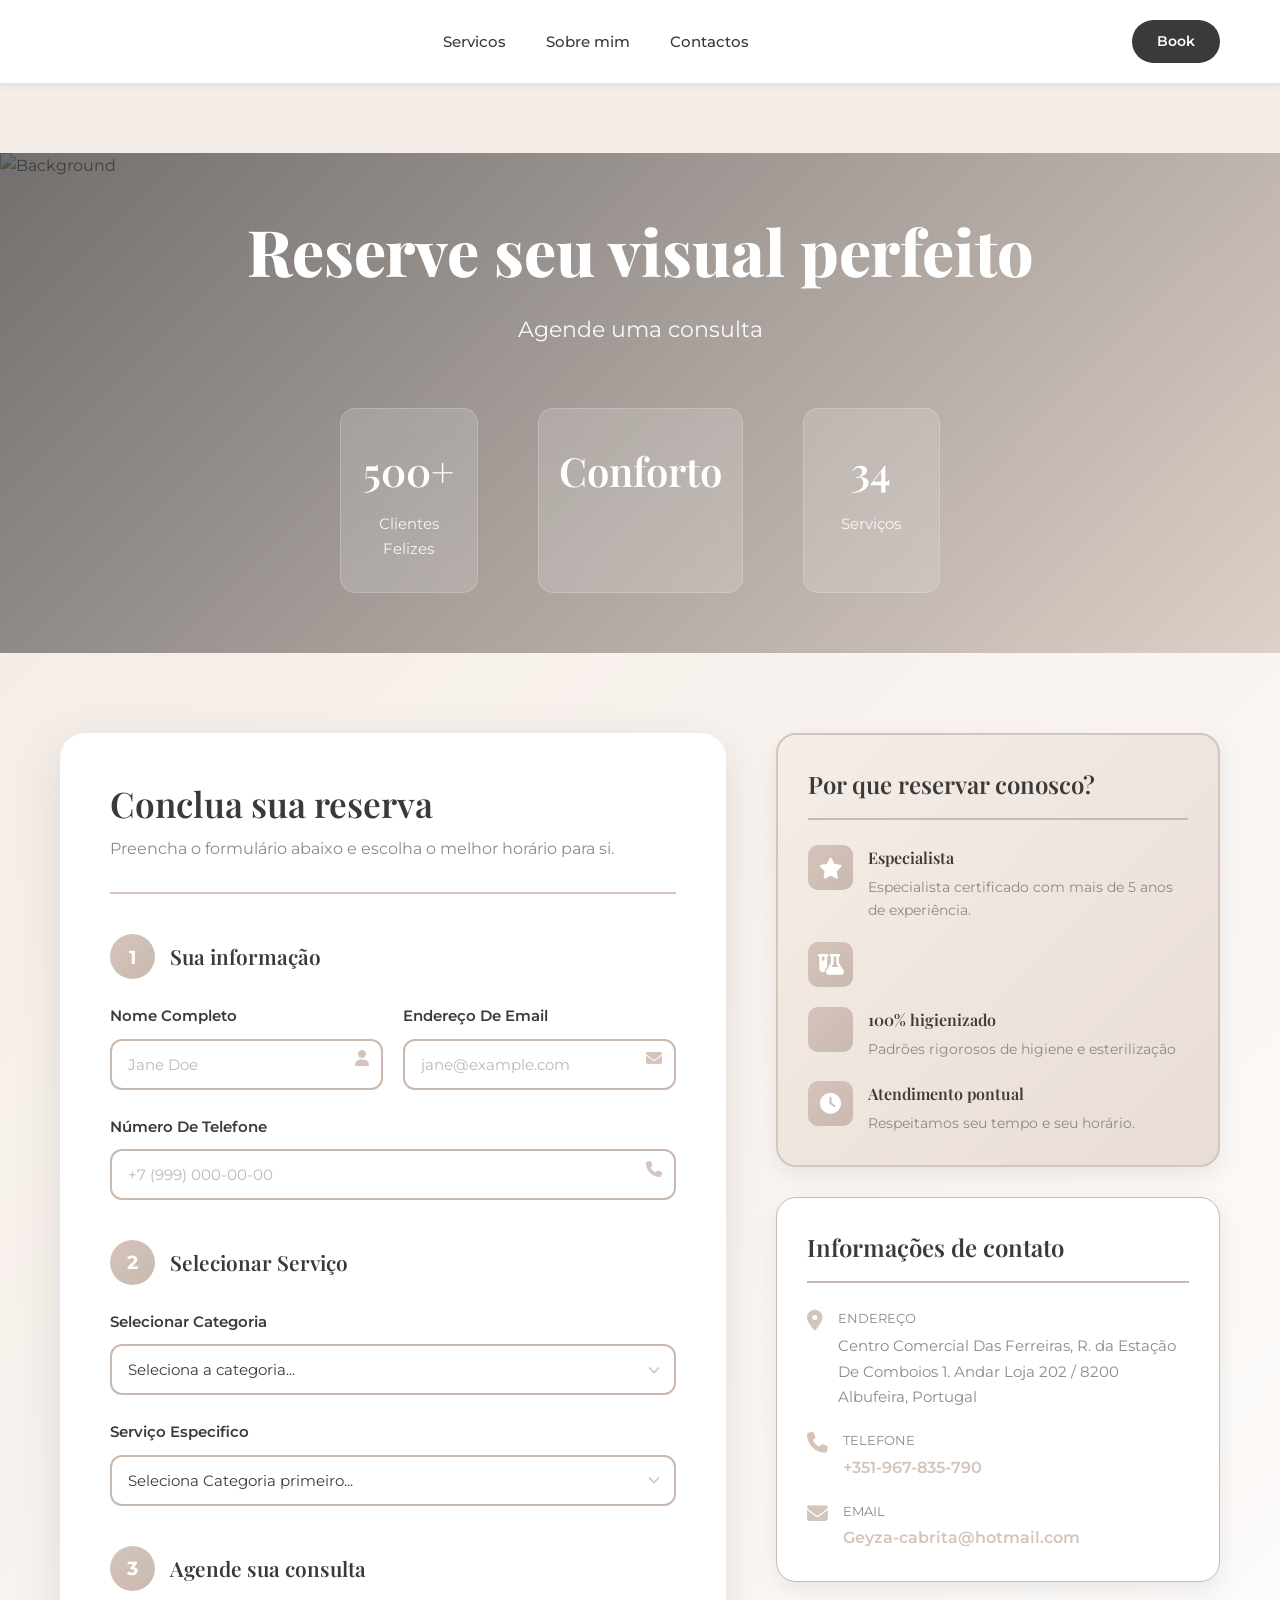
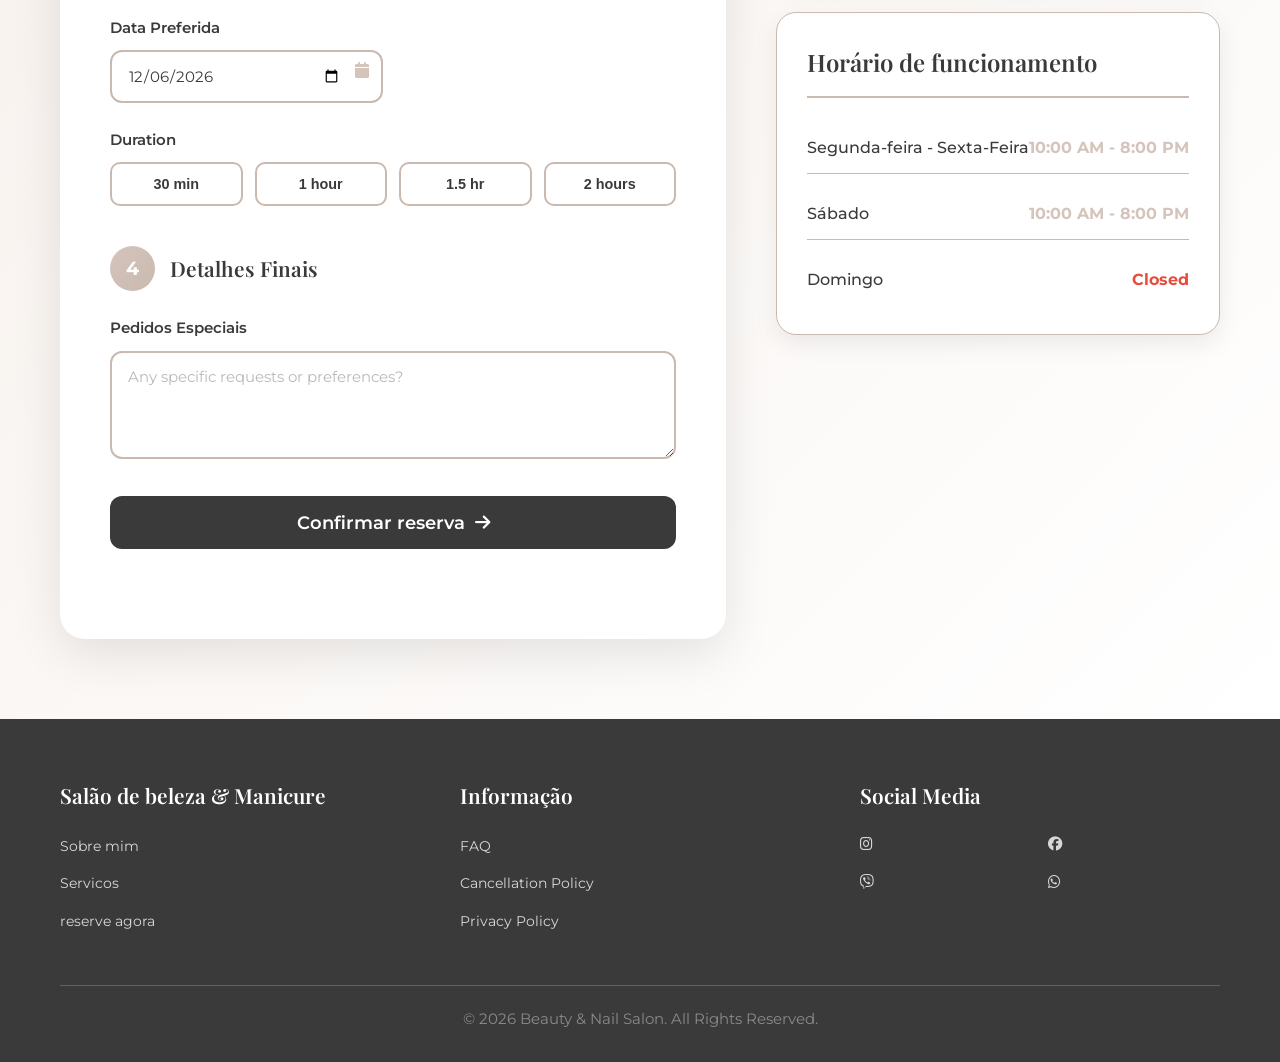
==== commit 5e734bbb: "Refactor stats section in formulary.html Removed redundant hero-stats div and updated content." ====
--- a/formulary.html
+++ b/formulary.html
@@ -40,13 +40,8 @@
                     <h3>500+</h3>
                     <p>Clientes Felizes</p>
                 </div>
-                <div class="hero-stats">
                 <div class="stat">
-                    <h3>500+</h3>
-                    <p>Clientes Felizes</p>
-                </div>
-                <div class="stat">
-                    <h3>Conforto e conveniência</h3>
+                    <h3>Conforto </h3>
                 </div>
                 <div class="stat">
                     <h3>34</h3>
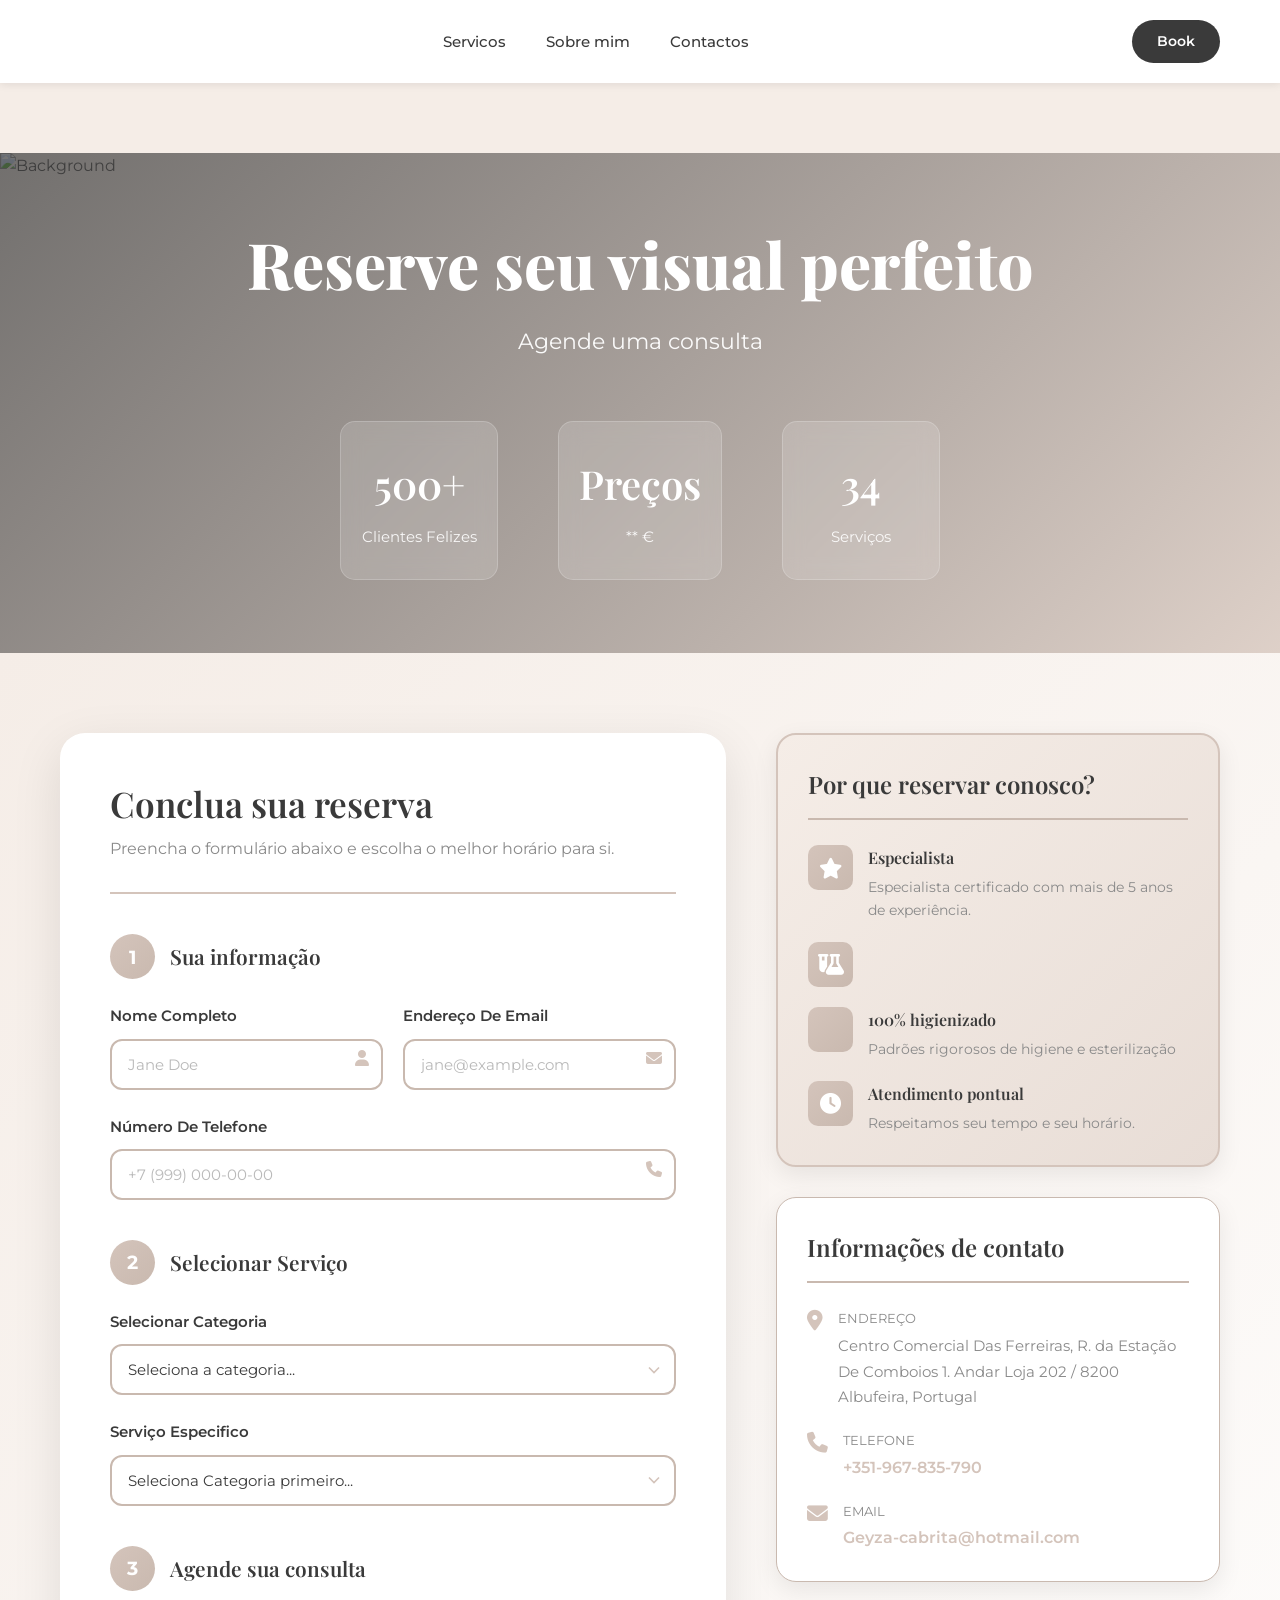
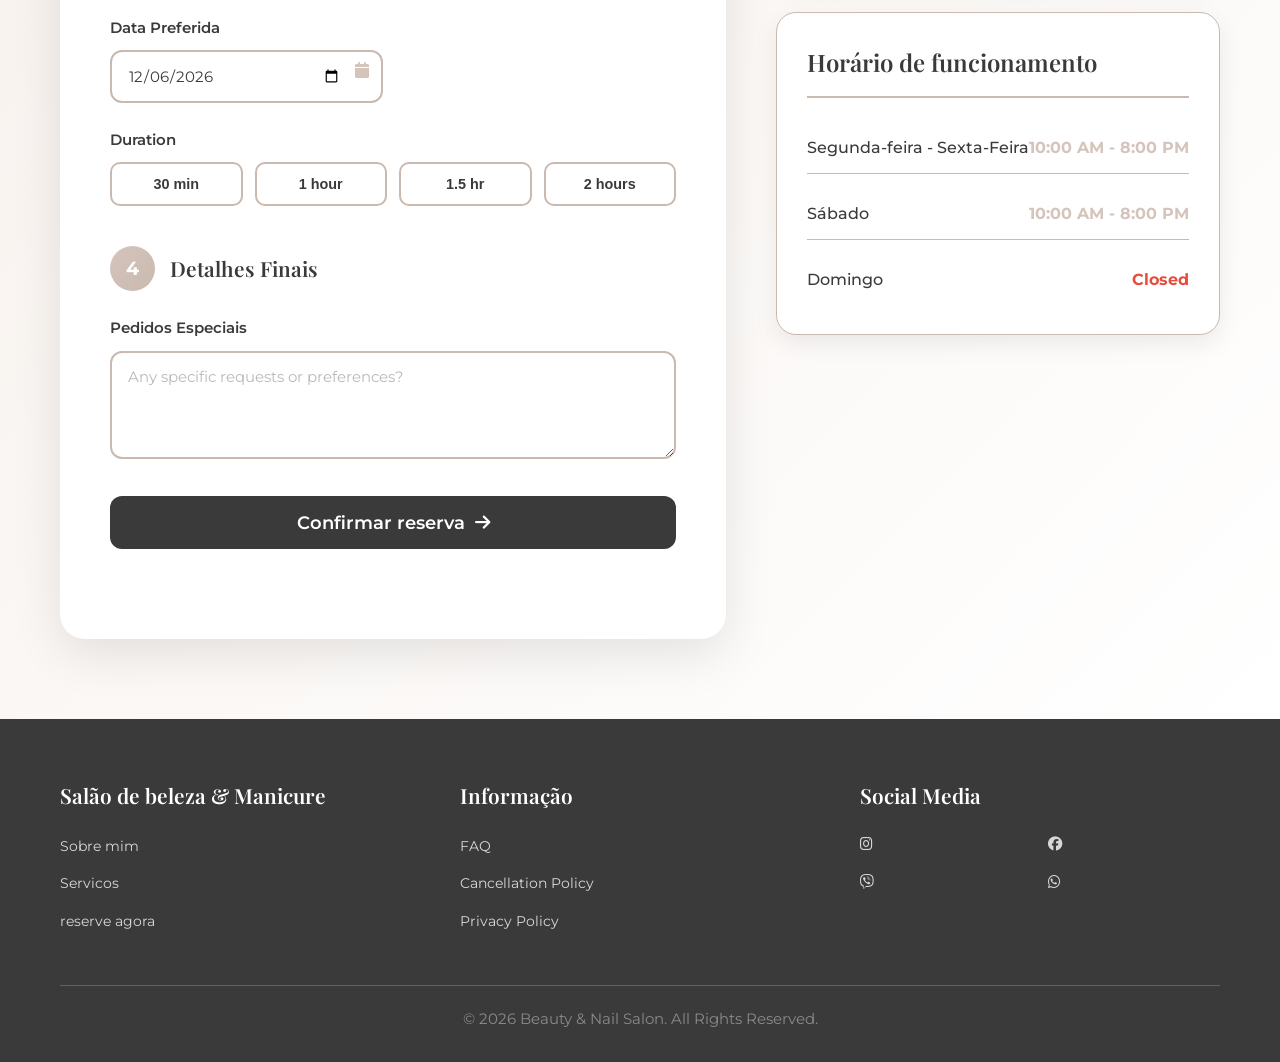
==== commit aa70fcfd: "Change 'Conforto' to 'Preços' in formulary.html" ====
--- a/formulary.html
+++ b/formulary.html
@@ -41,7 +41,9 @@
                     <p>Clientes Felizes</p>
                 </div>
                 <div class="stat">
-                    <h3>Conforto </h3>
+                    <h3>Preços </h3>
+                    <p> ** €</p>
+                    
                 </div>
                 <div class="stat">
                     <h3>34</h3>
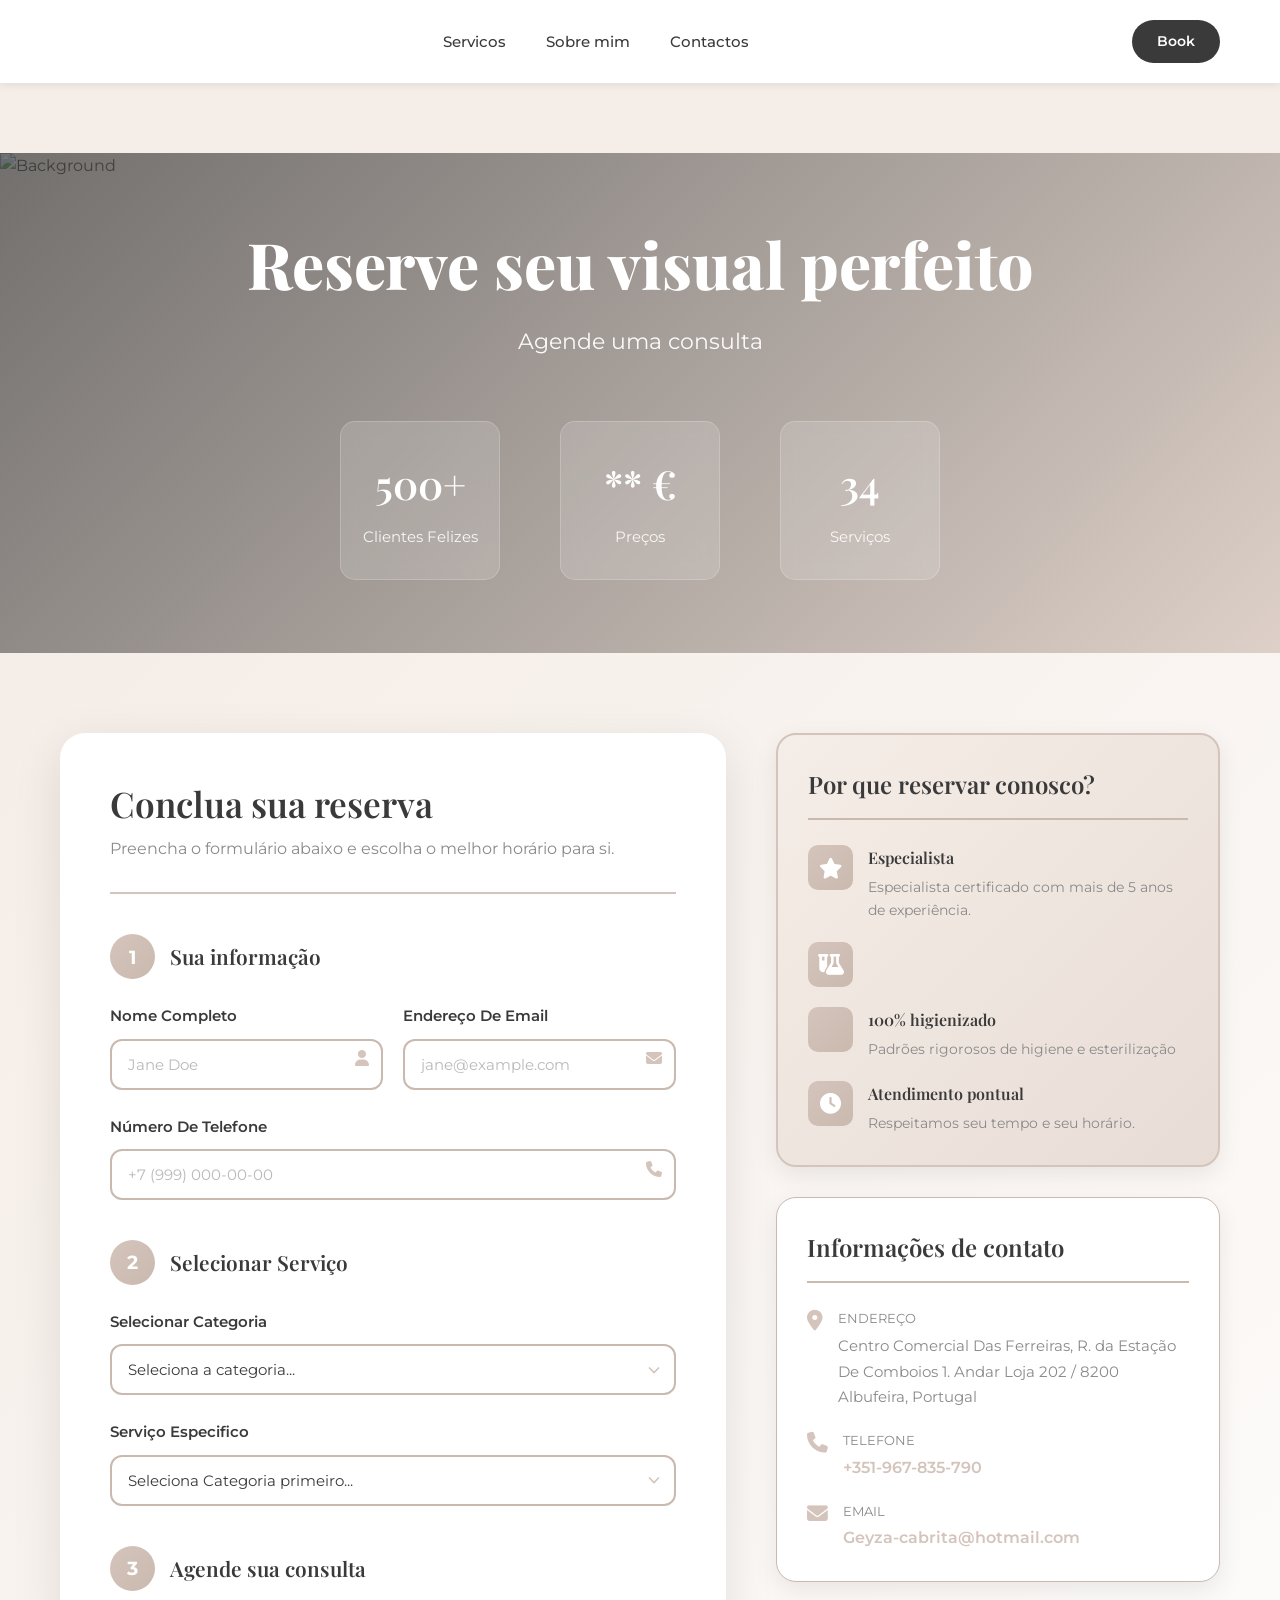
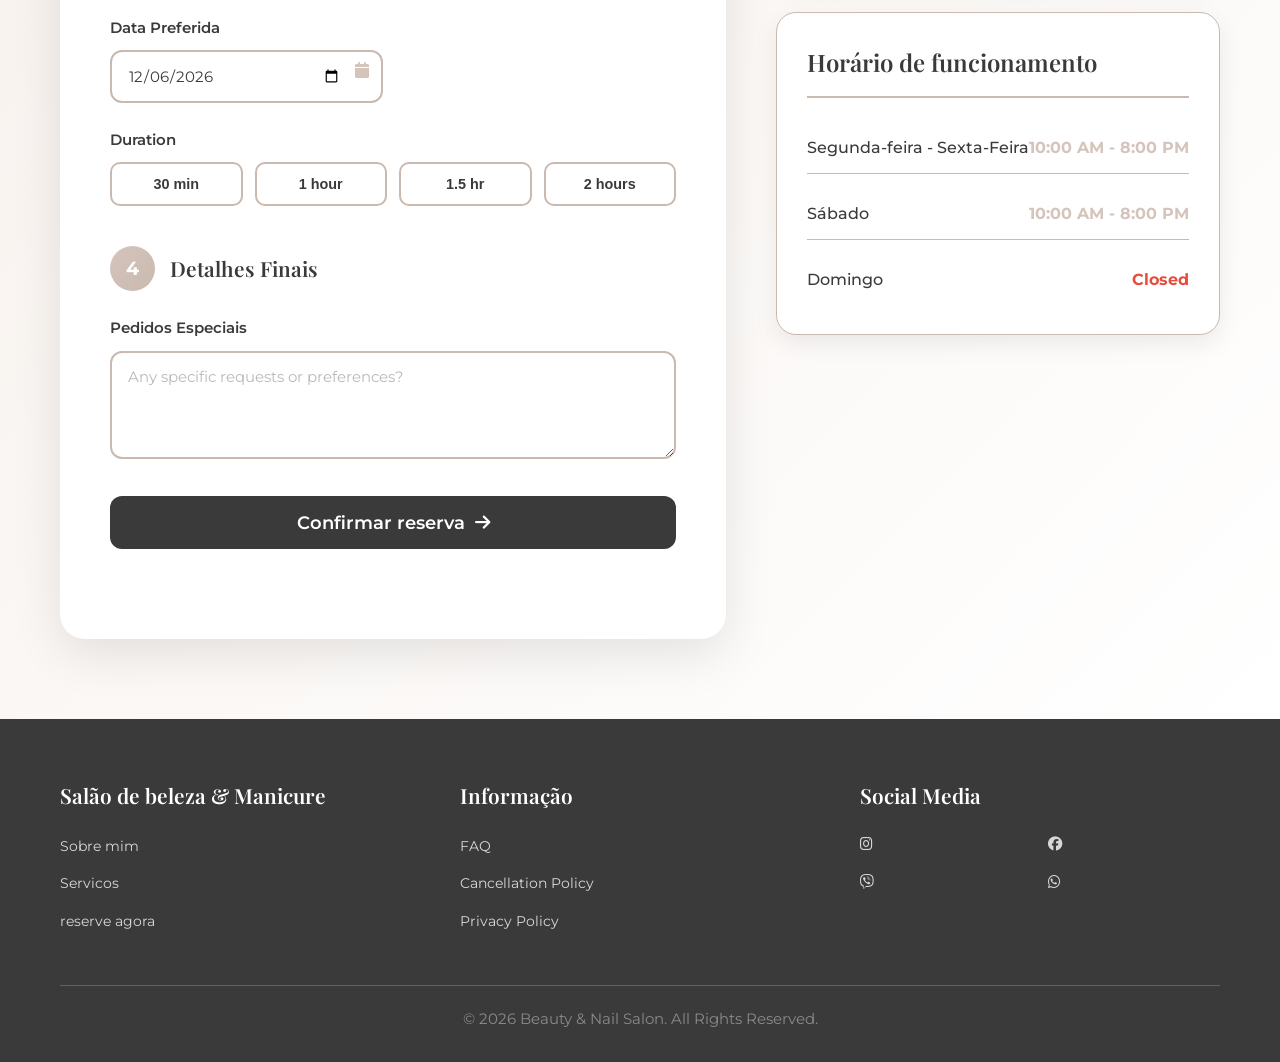
==== commit b64dd43c: "Fix formatting of price display in formulary.html" ====
--- a/formulary.html
+++ b/formulary.html
@@ -41,8 +41,8 @@
                     <p>Clientes Felizes</p>
                 </div>
                 <div class="stat">
-                    <h3>Preços </h3>
-                    <p> ** €</p>
+                    <h3>** € </h3>
+                    <p>Preços</p>
                     
                 </div>
                 <div class="stat">
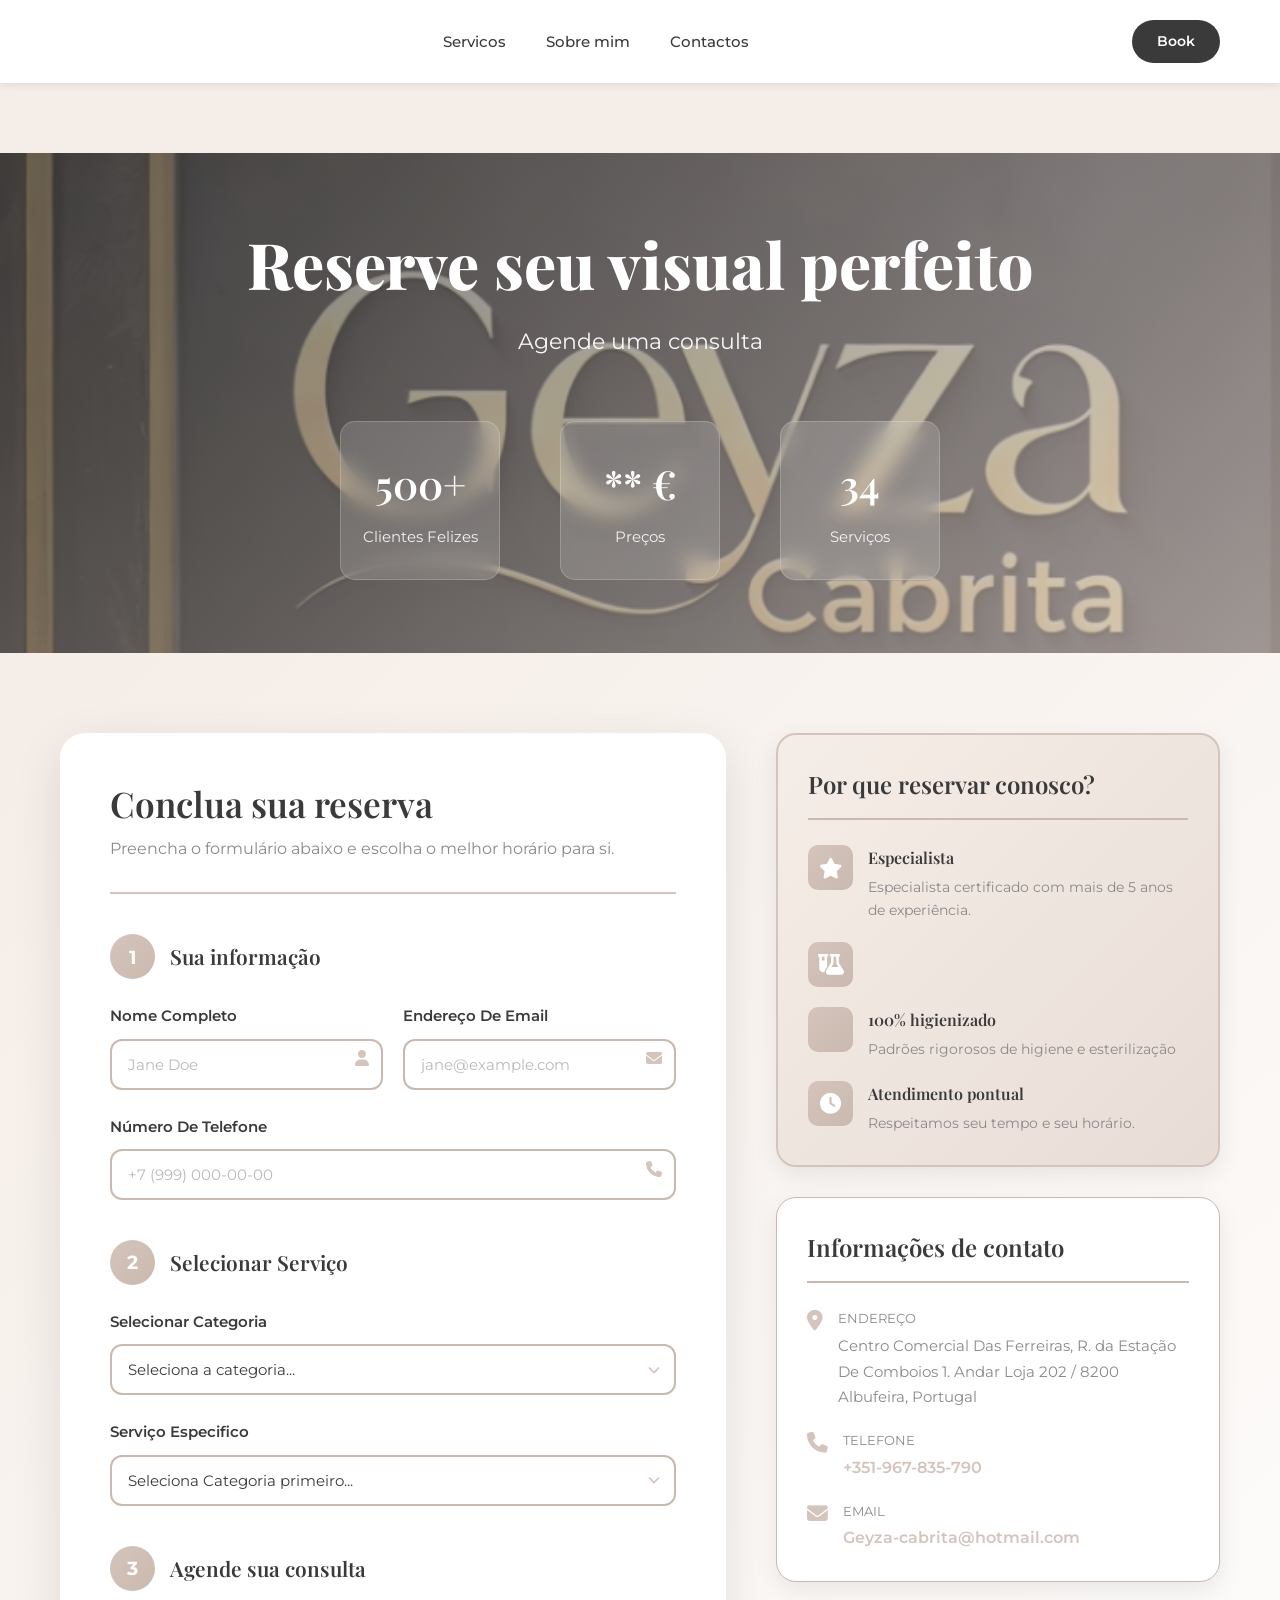
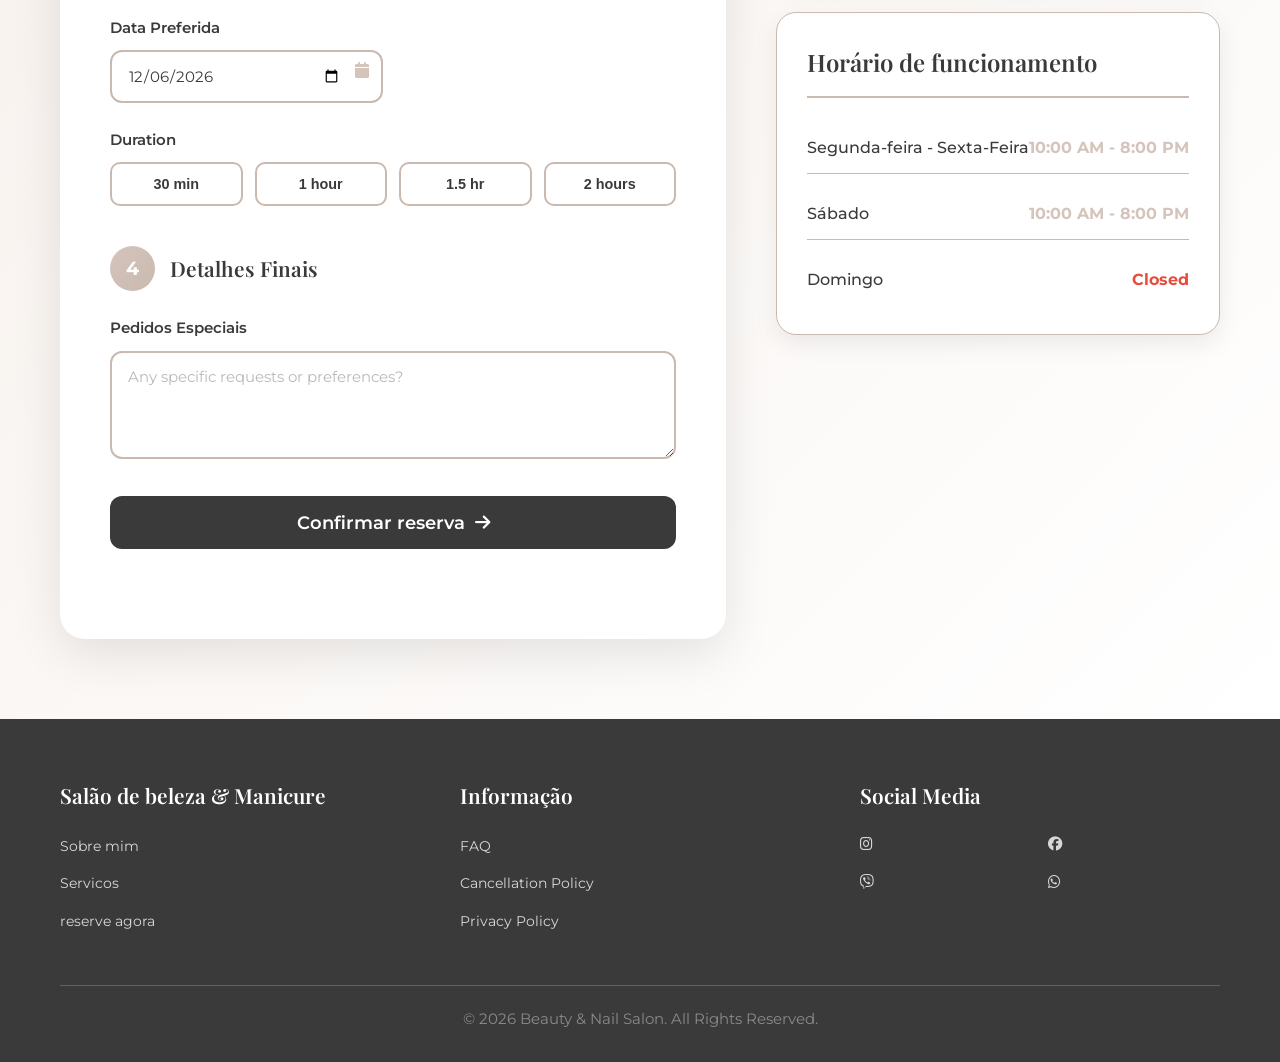
==== commit daa7ef36: "Update formulary.html" ====
--- a/formulary.html
+++ b/formulary.html
@@ -28,7 +28,7 @@
     <!-- Hero Section with Background -->
     <section class="booking-hero">
         <div class="booking-hero-background">
-            <img src="https://images.unsplash.com/photo-1607623814075-e51df1bdc82f?w=1200&h=600&fit=crop" alt="Background">
+            <img src="Captura.png" alt="Background">
             <div class="booking-hero-overlay"></div>
         </div>
         
--- a/styles.css
+++ b/styles.css
@@ -392,7 +392,7 @@
 
 .about-images {
     display: grid;
-    grid-template-columns: 1fr 1fr;
+    grid-template-columns: 3fr 2fr;
     gap: 20px;
 }
 
@@ -403,44 +403,6 @@
     box-shadow: var(--shadow);
 }
 
-/* ==================== TEAM SECTION ==================== */
-.team {
-    padding: 100px 0;
-    background-color: var(--white);
-}
-
-.team h2 {
-    text-align: center;
-    margin-bottom: 60px;
-}
-
-.team-carousel {
-    display: grid;
-    grid-template-columns: repeat(auto-fit, minmax(100px, 1fr));
-    gap: 20px;
-    max-width: 600px;
-    margin: 0 auto;
-}
-
-.team-member {
-    width: 100px;
-    height: 100px;
-    border-radius: 50%;
-    overflow: hidden;
-    box-shadow: var(--shadow);
-    transition: all 0.3s ease;
-}
-
-.team-member:hover {
-    transform: scale(1.1);
-    box-shadow: var(--shadow-lg);
-}
-
-.team-member img {
-    width: 100%;
-    height: 100%;
-    object-fit: cover;
-}
 
 /* ==================== CTA SECTION ==================== */
 .cta {
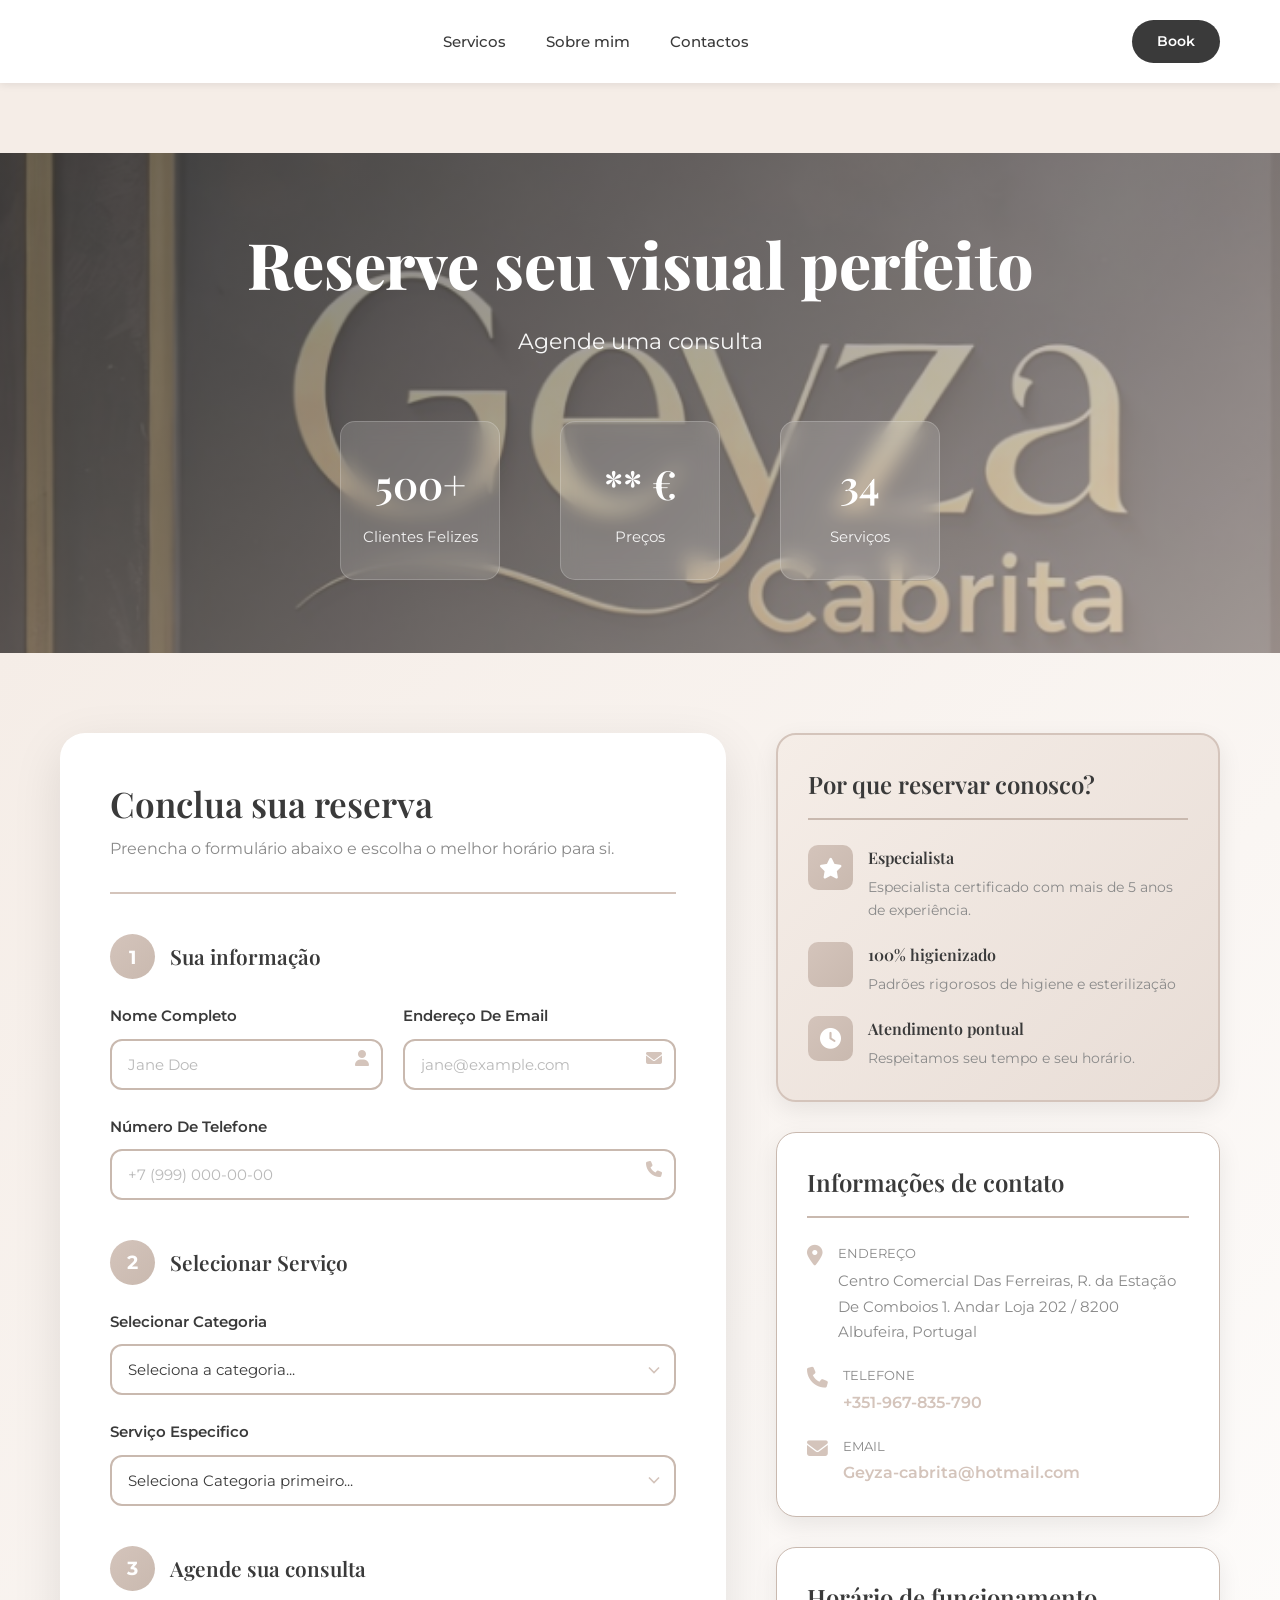
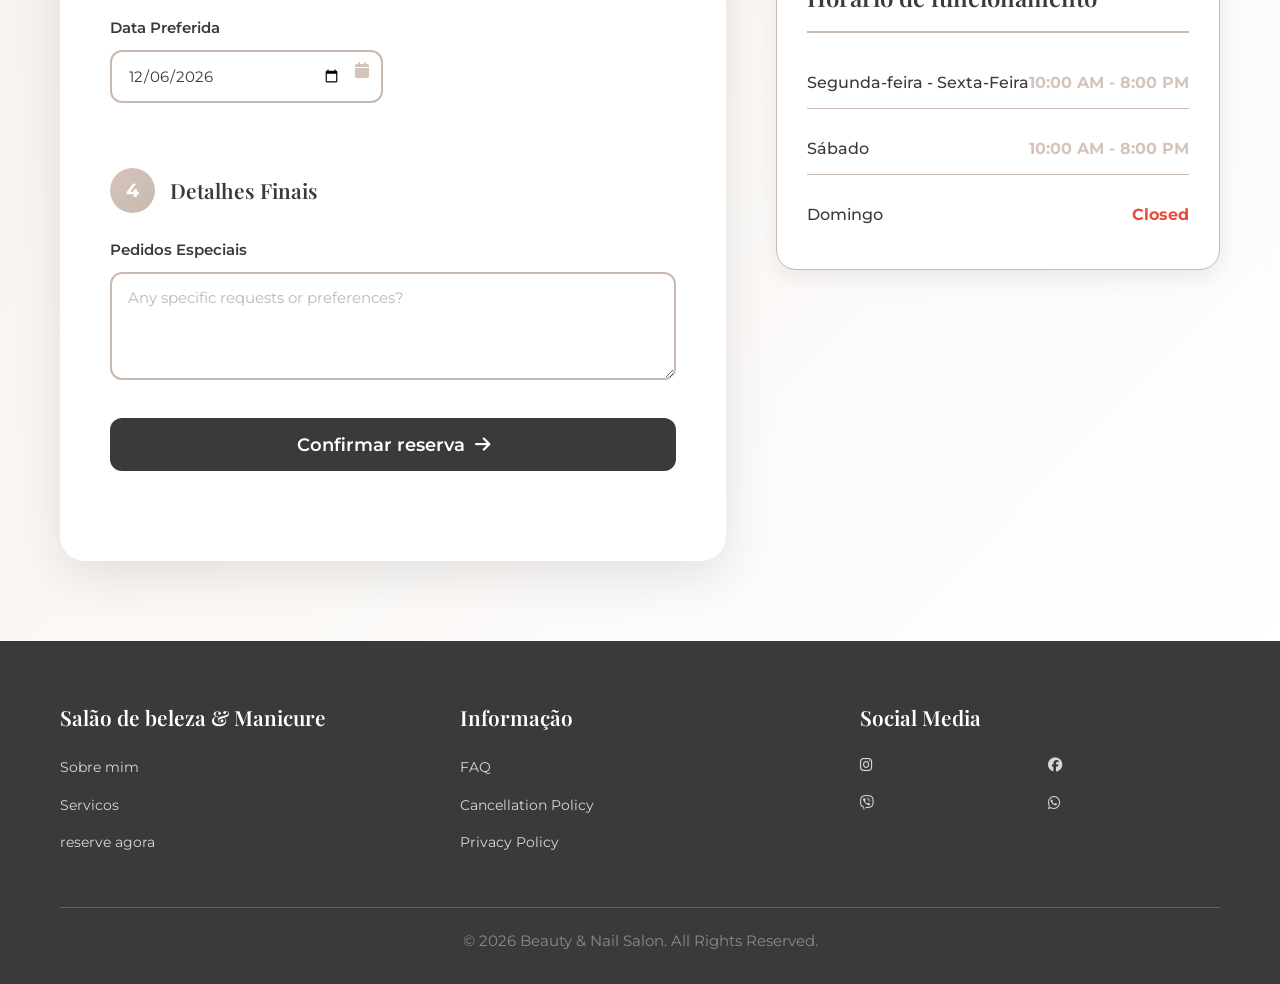
==== commit 918a5389: "Update formulary.html" ====
--- a/formulary.html
+++ b/formulary.html
@@ -146,17 +146,6 @@
                                         <span class="input-icon"><i class="fas fa-calendar"></i></span>
                                     </div>
                                 </div>
-
-                                <div class="form-group">
-                                    <label for="duration">Duration</label>
-                                    <div class="duration-selector">
-                                        <button type="button" class="duration-btn" data-duration="30">30 min</button>
-                                        <button type="button" class="duration-btn" data-duration="60">1 hour</button>
-                                        <button type="button" class="duration-btn" data-duration="90">1.5 hr</button>
-                                        <button type="button" class="duration-btn" data-duration="120">2 hours</button>
-                                    </div>
-                                    <input type="hidden" id="duration" name="duration" required>
-                                </div>
                             </div>
 
                             <!-- Step 4: Additional Info -->
@@ -210,11 +199,7 @@
                                 </div>
                             </div>
 
-                            <div class="benefit-item">
-                                <div class="benefit-icon">
-                                    <i class="fas fa-flask-vial"></i>
-                                </div>
-                            </div>
+                            
 
                             <div class="benefit-item">
                                 <div class="benefit-icon">
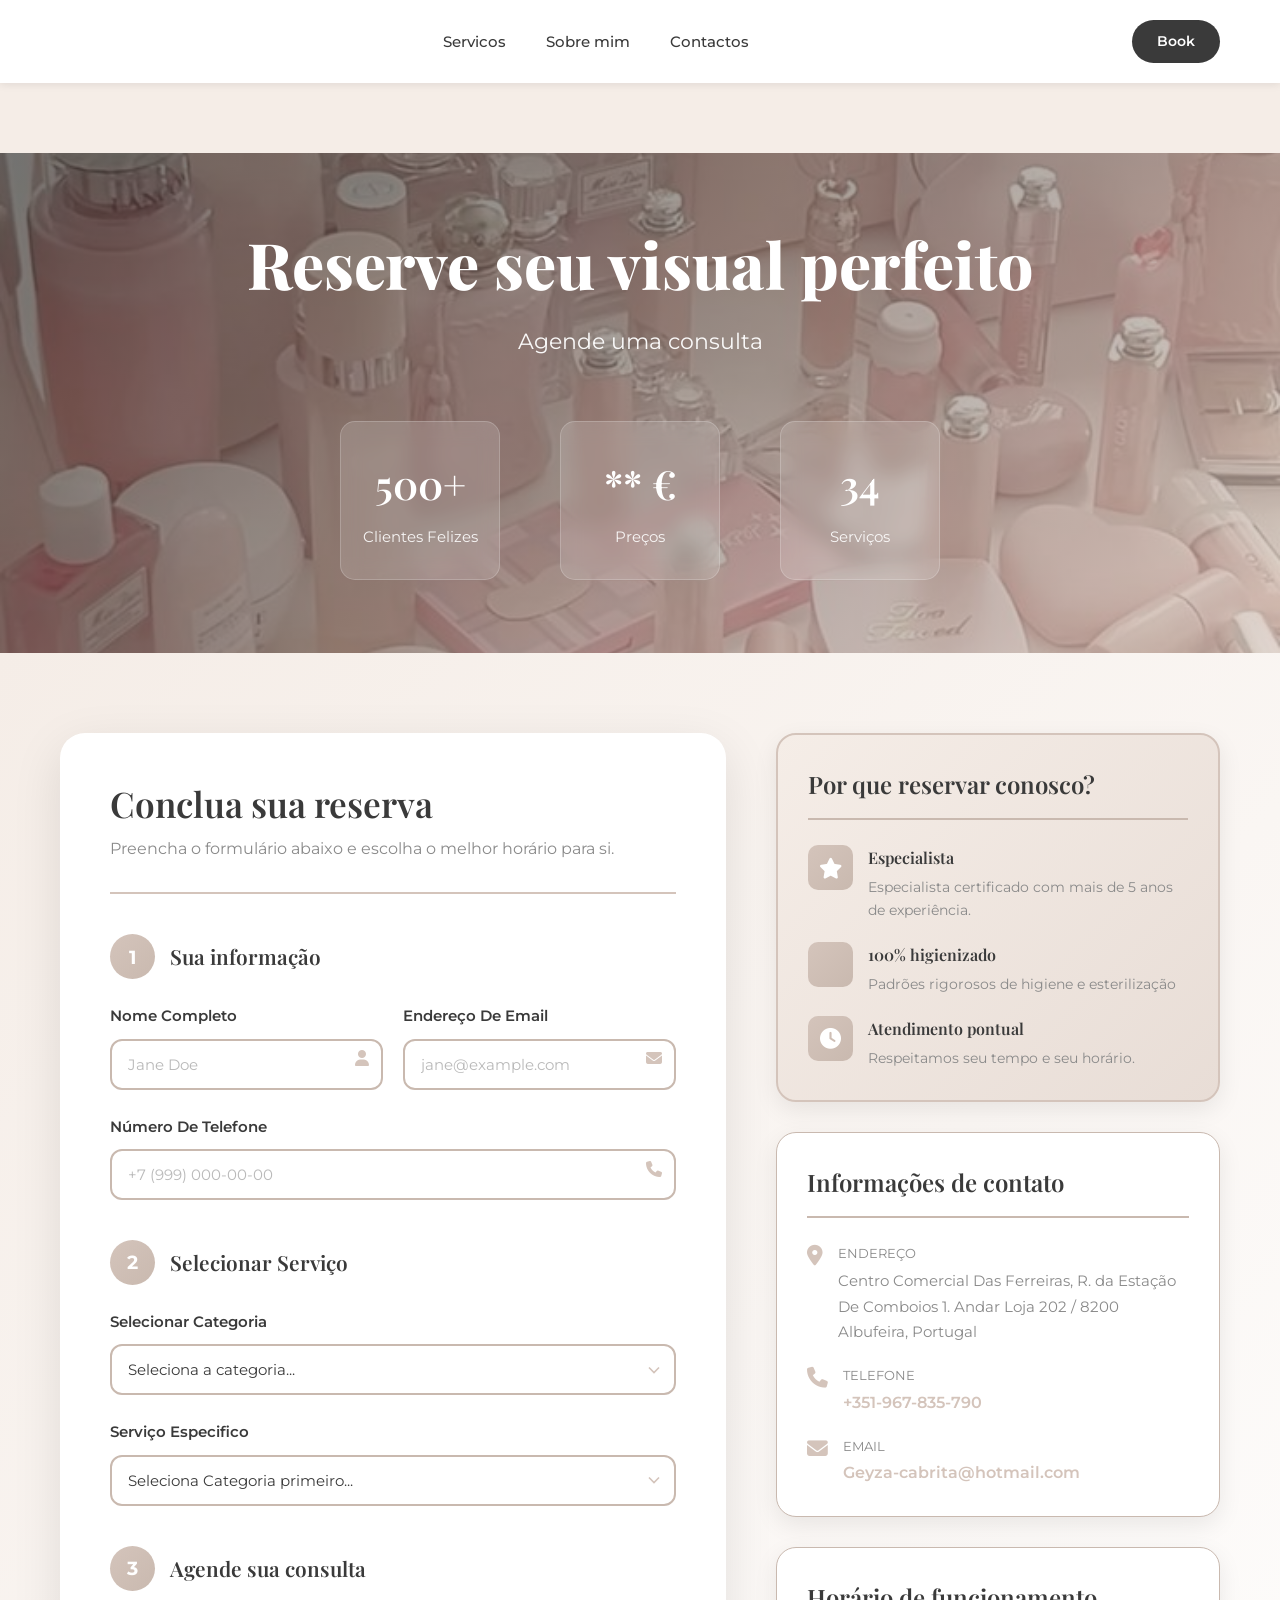
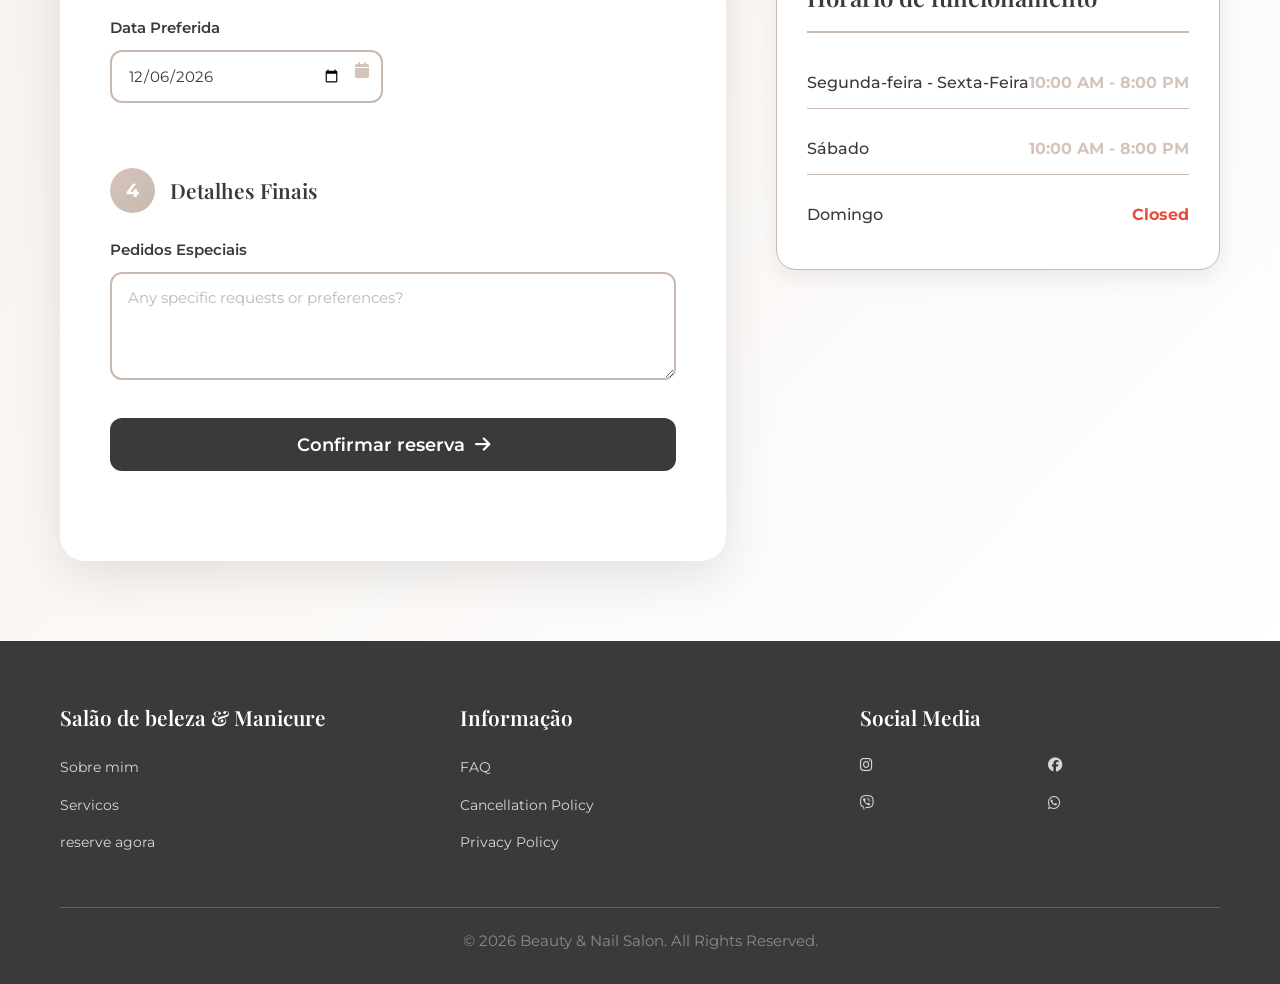
==== commit 08ad29ed: "Update formulary.html" ====
--- a/formulary.html
+++ b/formulary.html
@@ -28,7 +28,7 @@
     <!-- Hero Section with Background -->
     <section class="booking-hero">
         <div class="booking-hero-background">
-            <img src="Captura.png" alt="Background">
+            <img src="product.jpg" alt="Background">
             <div class="booking-hero-overlay"></div>
         </div>
         
